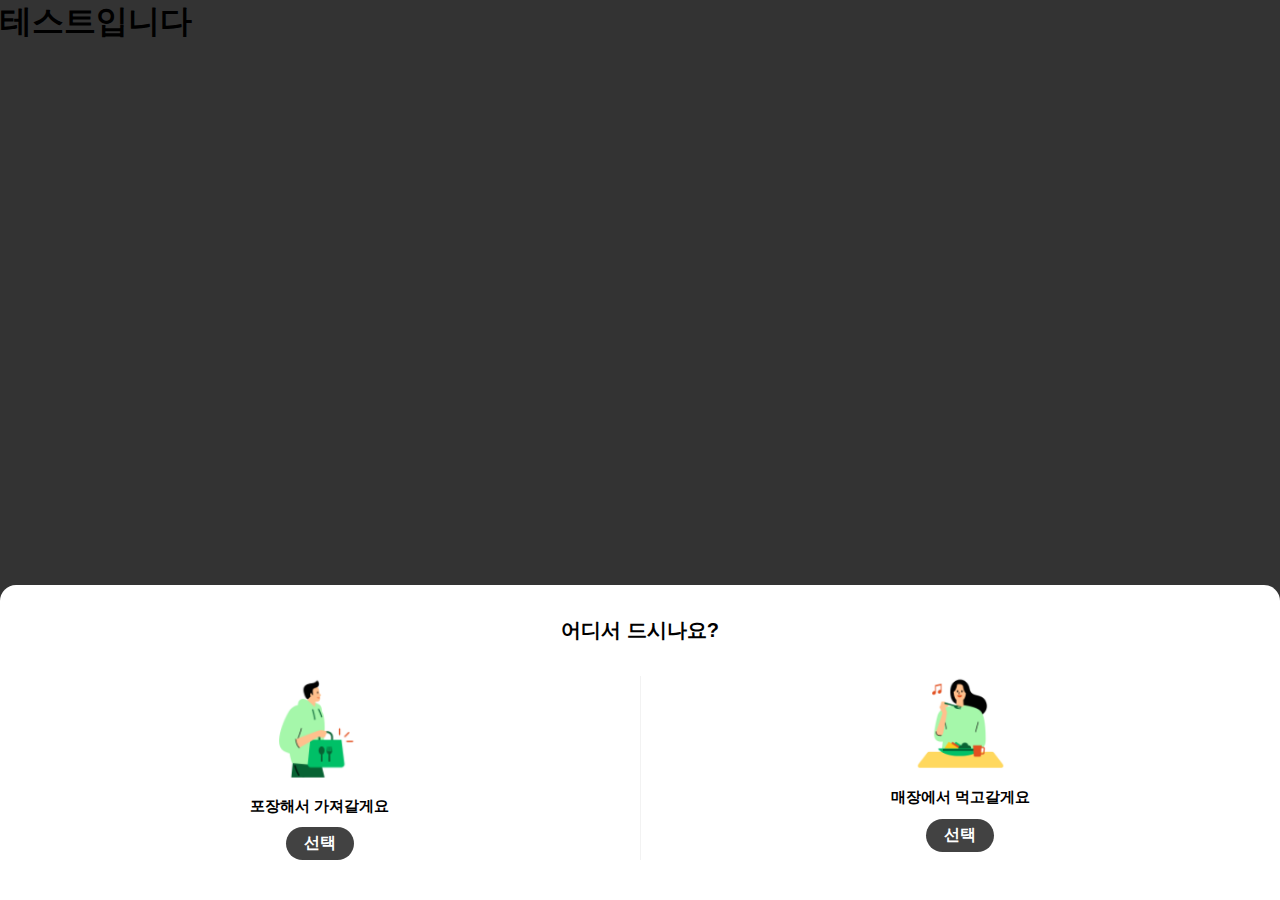
==== docs/index.html @ c135a75b "naver-ordering-dimmed-layer" ====
<!DOCTYPE html>
<html lang="en">
<head>
    <meta charset="UTF-8">
    <meta http-equiv="X-UA-Compatible" content="IE=edge">
    <meta name="viewport" content="width=device-width, initial-scale=1.0">
    <title>제로베이스 마크업</title>
    <link rel="stylesheet" href="../assets/css/styles.css">
</head>
<body>
    <h1>테스트입니다</h1>

    <div class="dimmed-layer"></div>
    <div class="order-type-popup">
        <p class="title">어디서 드시나요?</p>
        <div class="type-list">
            <a href="#" class="type-item">
                <img src="../assets/images/togo.PNG" alt="포장" class="icon">
                <p class="desc">포장해서 가져갈게요</p>
                <span class="btn-selection">선택</span>
            </a>
            <a href="#" class="type-item">
                <img src="../assets/images/dinein.PNG" alt="매장" class="icon">
                <p class="desc">매장에서 먹고갈게요</p>
                <span class="btn-selection">선택</span>
            </a>
        </div>
    </div>
</body>
</html>
---- assets/css/styles.css ----
body {
  min-width: 320px;
  line-height: normal;
  font-size: 14px;
  color: #000;
  scroll-behavior: smooth;
  -webkit-font-smoothing: antialiased;
  -moz-osx-font-smoothing: grayscale;
}

body,
input,
textarea,
select,
table,
button,
code {
  font-family: -apple-system, BlinkMacSystemFont, helvetica, Apple SD Gothic Neo, sans-serif;
  font-size: 16px;
}

*,
*::before,
*::after {
  box-sizing: border-box;
  margin: 0;
  padding: 0;
  -webkit-tap-highlight-color: rgba(0, 0, 0, 0);
}

.hidden,
[hidden] {
  display: none !important;
}

ul,
ol,
li {
  list-style: none;
}

a {
  color: inherit;
  cursor: pointer;
  text-decoration: none;
}

a:hover, a:focus {
  text-decoration: none;
}

button {
  border: 0;
  background-color: transparent;
  cursor: pointer;
}

button:disabled {
  cursor: not-allowed;
}

select,
input,
textarea,
button {
  -webkit-appearance: none;
}

input[type="number"] {
  -moz-appearance: textfield;
}

input:disabled {
  background-color: rgba(255, 255, 255, 0);
  cursor: not-allowed;
}

select {
  border: 0;
  background-color: transparent;
  cursor: pointer;
}

select::-ms-expand {
  display: none;
}

input,
textarea {
  font-size: inherit;
  border: 0;
}

input::placeholder,
textarea::placeholder {
  /* Chrome, Safari, Firefox */
  color: #444;
  opacity: 1;
}

input[readonly]::placeholder, input:disabled::placeholder,
textarea[readonly]::placeholder,
textarea:disabled::placeholder {
  /* Chrome, Safari, Firefox */
  color: rgba(0, 0, 0, 0.2);
  opacity: 1;
}

input[readonly]:-ms-input-placeholder, input:disabled:-ms-input-placeholder,
textarea[readonly]:-ms-input-placeholder,
textarea:disabled:-ms-input-placeholder {
  /* IE, Edge */
  color: rgba(0, 0, 0, 0.2);
  opacity: 1;
}

input::-ms-clear, input::-ms-reveal,
textarea::-ms-clear,
textarea::-ms-reveal {
  /* IE, Edge */
  display: none;
}

input::-webkit-inner-spin-button, input::-webkit-outer-spin-button,
textarea::-webkit-inner-spin-button,
textarea::-webkit-outer-spin-button {
  -webkit-appearance: none;
}

.screen-out {
  position: absolute;
  width: 0;
  height: 0;
  line-height: 0;
  overflow: hidden;
  text-indent: -9999px;
}

.dimmed-layer {
  position: fixed;
  top: 0;
  left: 0;
  right: 0;
  bottom: 0;
  background-color: rgba(0, 0, 0, 0.8);
  z-index: 9999;
}

.order-type-popup {
  position: fixed;
  bottom: 0;
  left: 0;
  right: 0;
  padding: 32px 0 40px;
  border-radius: 16px 16px 0 0;
  background-color: #fff;
  text-align: center;
  z-index: 10000;
}

.order-type-popup .title {
  font-size: 20px;
  font-weight: 700;
  color: #000;
}

.order-type-popup .type-list {
  display: flex;
  margin-top: 32px;
}

.order-type-popup .type-item {
  flex: 1;
}

.order-type-popup .type-item + .type-item {
  border-left: 1px solid #f2f2f2;
}

.order-type-popup .icon {
  width: 100px;
  height: auto;
}

.order-type-popup .desc {
  margin-top: 8px;
  font-size: 15px;
  line-height: 1.5;
  font-weight: 600;
  color: #000;
}

.order-type-popup .btn-selection {
  display: inline-block;
  margin-top: 10px;
  padding: 6px 18px;
  font-size: 16px;
  font-weight: 700;
  border-radius: 28px;
  background-color: #424242;
  color: #fff;
}
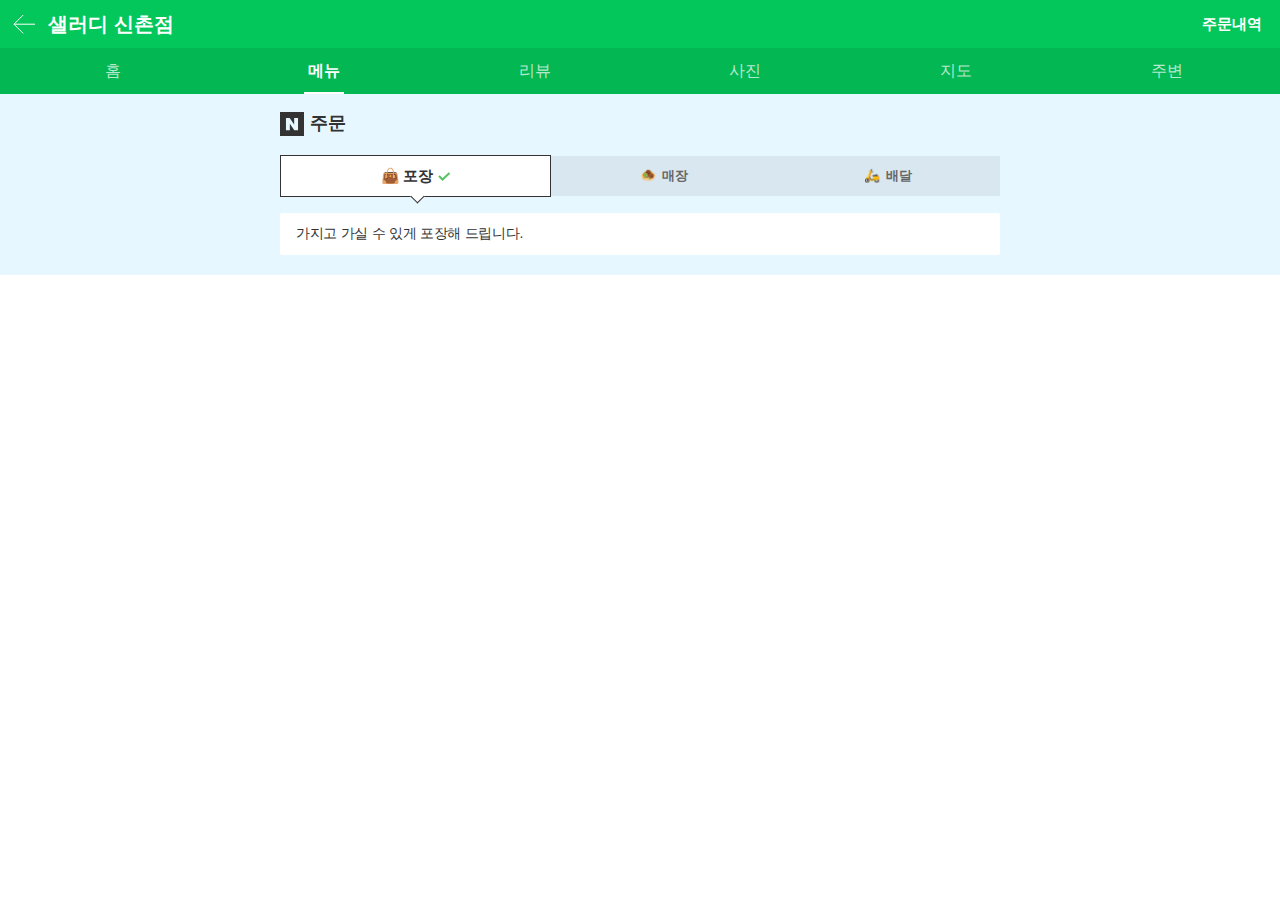
==== commit 7f4a4027: "main header, order distribution area" ====
--- a/docs/index.html
+++ b/docs/index.html
@@ -8,10 +8,71 @@
     <link rel="stylesheet" href="../assets/css/styles.css">
 </head>
 <body>
-    <h1>테스트입니다</h1>
+    <div class="container">
+        <!-- 고정헤더영역 -->
+        <header class="header-area">
+            <div class="place-header" role="banner">
+                <h1 class="title">
+                    <a href="#" class="link-back">
+                        <img src="../assets/images/ico-back.svg" alt="뒤로가기">
+                    </a>
+                    샐러디 신촌점    
+                </h1>
+                <a href="#" class="my-orders">주문내역</a>
+            </div>
+            <div class="place-tab scroll-x" role="tablist">
+                <div class="tab-inner">
+                    <a href="#" class="tab" role="tab"><span class="txt">홈</span></a>
+                    <a href="#" class="tab is-active" role="tab"><span class="txt">메뉴</span></a>
+                    <a href="#" class="tab" role="tab"><span class="txt">리뷰</span></a>
+                    <a href="#" class="tab" role="tab"><span class="txt">사진</span></a>
+                    <a href="#" class="tab" role="tab"><span class="txt">지도</span></a>
+                    <a href="#" class="tab" role="tab"><span class="txt">주변</span></a>
+                </div>
+            </div>
+        </header>
+        <!-- // 고정헤더영역 -->
 
-    <div class="dimmed-layer"></div>
-    <div class="order-type-popup">
+        <!-- 주문정보영역 -->
+        <div class="order-info-area">
+            <div class="common-inner">
+                <div class="info-main">
+                    <div class="info-main-title">
+                        <div class="title">
+                            <svg viewBox="0 0 18 18" class="ico-n-logo">
+                                <path fill-rule="evenodd" fill="currentColor" 
+                                d="M18 0v18H0V0h18zM7.255 4.582H4.473v9.054h2.915V8.79l3.357 4.846h2.782V4.582h-2.915v4.846L7.255 4.582z">
+                                </path>
+                            </svg>
+                            주문
+                        </div>
+                    </div>
+
+                    <!-- 주문분류 -->
+                    <div class="tab-switch-box" role="tablist">
+                        <a href="#" class="tab-switch is-active" role="tab">👜&nbsp;포장<img src="../assets/images/ico-check.svg" alt="" class="ico-check" aria-hidden="true"></a>
+                        <a href="#" class="tab-switch" role="tab">🧆&nbsp;&nbsp;매장<img src="../assets/images/ico-check.svg" alt="" class="ico-check" aria-hidden="true"></a>
+                        <a href="#" class="tab-switch" role="tab">🛵&nbsp;&nbsp;배달<img src="../assets/images/ico-check.svg" alt="" class="ico-check" aria-hidden="true"></a>
+                    </div>
+
+                    <div class="info-main-notice">
+                        가지고 가실 수 있게 포장해 드립니다.
+                    </div>
+
+                    <div class="info-main-notice alert hidden">
+                        <svg aria-hidden="true" class="ico-clock" viewBox="0 0 13 13" width="13" height="13" fill="none" xmlns="http://www.w3.org/2000/svg">
+                            <path fill="currentColor" d="M6.5 0a6.5 6.5 0 110 13 6.5 6.5 0 010-13zm0 1a5.5 5.5 0 100 11 5.5 5.5 0 000-11zm.492 1.137v4.157l2.792 2.674-.692.722-3.1-2.97V2.137h1z"></path>
+                        </svg>
+                        지금은 주문을 받을 수 없습니다.
+                    </div>
+                </div>
+            </div>
+        </div>
+        <!-- // 주문정보영역 -->
+    </div>
+
+    <div class="dimmed-layer hidden"></div>
+    <div class="order-type-popup hidden">
         <p class="title">어디서 드시나요?</p>
         <div class="type-list">
             <a href="#" class="type-item">
--- a/assets/css/styles.css
+++ b/assets/css/styles.css
@@ -136,6 +136,97 @@
   text-indent: -9999px;
 }
 
+.scroll-x {
+  overflow-x: auto;
+  overflow-y: hidden;
+  white-space: nowrap;
+  -webkit-overflow-scrolling: touch;
+  -ms-overflow-style: none;
+  scrollbar-width: none;
+}
+
+.scroll-x::-webkit-scrollbar {
+  display: none;
+}
+
+.header-area {
+  position: fixed;
+  top: 0;
+  left: 0;
+  width: 100%;
+  background-color: #03c75a;
+  color: #fff;
+  z-index: 5000;
+}
+
+.header-area .place-header {
+  display: flex;
+  justify-content: space-between;
+  align-items: center;
+  height: 48px;
+}
+
+.header-area .place-header .title {
+  display: flex;
+  align-items: center;
+  font-size: 20px;
+  font-weight: 600;
+}
+
+.header-area .place-header .link-back {
+  display: flex;
+}
+
+.header-area .place-header .my-orders {
+  padding-right: 18px;
+  font-size: 15px;
+  font-weight: 700;
+}
+
+.header-area .place-tab {
+  display: flex;
+  height: 46px;
+  background-color: #03b753;
+}
+
+.header-area .tab-inner {
+  display: flex;
+  justify-content: space-around;
+  align-items: center;
+  padding: 0 8px;
+  width: 100%;
+}
+
+.header-area .tab-inner .tab {
+  flex: 1;
+  padding: 0 12px;
+  font-size: 16px;
+  text-align: center;
+  opacity: 0.7;
+}
+
+.header-area .tab-inner .tab.is-active {
+  font-weight: 700;
+  opacity: 1;
+}
+
+.header-area .tab-inner .tab.is-active .txt::after {
+  content: '';
+  position: absolute;
+  bottom: 0;
+  left: 0;
+  right: 0;
+  height: 2px;
+  background-color: #fff;
+}
+
+.header-area .tab-inner .tab .txt {
+  position: relative;
+  display: inline-block;
+  padding: 0 4px;
+  line-height: 46px;
+}
+
 .dimmed-layer {
   position: fixed;
   top: 0;
@@ -200,3 +291,108 @@
   background-color: #424242;
   color: #fff;
 }
+
+.order-info-area {
+  padding: 10px 18px 20px;
+  border-bottom: 1px solid rbga(0, 0, 0, 0.04);
+  background-color: #e7f7ff;
+}
+
+.order-info-area .info-main-title {
+  line-height: 39px;
+}
+
+.order-info-area .title {
+  display: flex;
+  align-items: center;
+  font-size: 18px;
+  font-weight: 700;
+  letter-spacing: -0.3px;
+  color: #333;
+}
+
+.order-info-area .title .ico-n-logo {
+  margin-right: 6px;
+  width: 24px;
+  height: 24px;
+}
+
+.tab-switch-box {
+  display: flex;
+  align-items: center;
+  margin-top: 12px;
+}
+
+.tab-switch-box .tab-switch {
+  flex: 1;
+  background-color: rgba(0, 0, 0, 0.06);
+  line-height: 40px;
+  font-size: 13px;
+  font-weight: 700;
+  color: #666;
+  letter-spacing: -0.3px;
+  text-align: center;
+}
+
+.tab-switch-box .tab-switch.is-active {
+  position: relative;
+  flex-grow: 1.2;
+  border: 1px solid #333;
+  background-color: #fff;
+  font-size: 15px;
+  color: #333;
+  box-shadow: 0 2px 3px 0 rbga(0, 0, 0, 0.05);
+}
+
+.tab-switch-box .tab-switch.is-active::after {
+  content: '';
+  position: absolute;
+  bottom: -9px;
+  left: 50%;
+  width: 10px;
+  height: 10px;
+  border: 1px solid;
+  border-width: 0 1px 1px 0;
+  background-color: #fff;
+  transform: rotate(45deg) translateX(-50%);
+}
+
+.tab-switch-box .tab-switch.is-active .ico-check {
+  display: inline-block;
+  margin-left: 4px;
+  vertical-align: middle;
+}
+
+.tab-switch-box .ico-check {
+  display: none;
+}
+
+.info-main-notice {
+  display: flex;
+  align-items: center;
+  margin-top: 16px;
+  padding: 12px 16px;
+  background-color: #fff;
+  border-radius: 2px;
+  font-size: 14px;
+  letter-spacing: -0.3px;
+  color: #333;
+}
+
+.info-main-notice.alert {
+  color: #ff3d3b;
+  font-weight: 700;
+}
+
+.info-main-notice .ico-clock {
+  margin-right: 6px;
+}
+
+.container {
+  padding-top: 94px;
+}
+
+.common-inner {
+  margin: 0 auto;
+  max-width: 720px;
+}
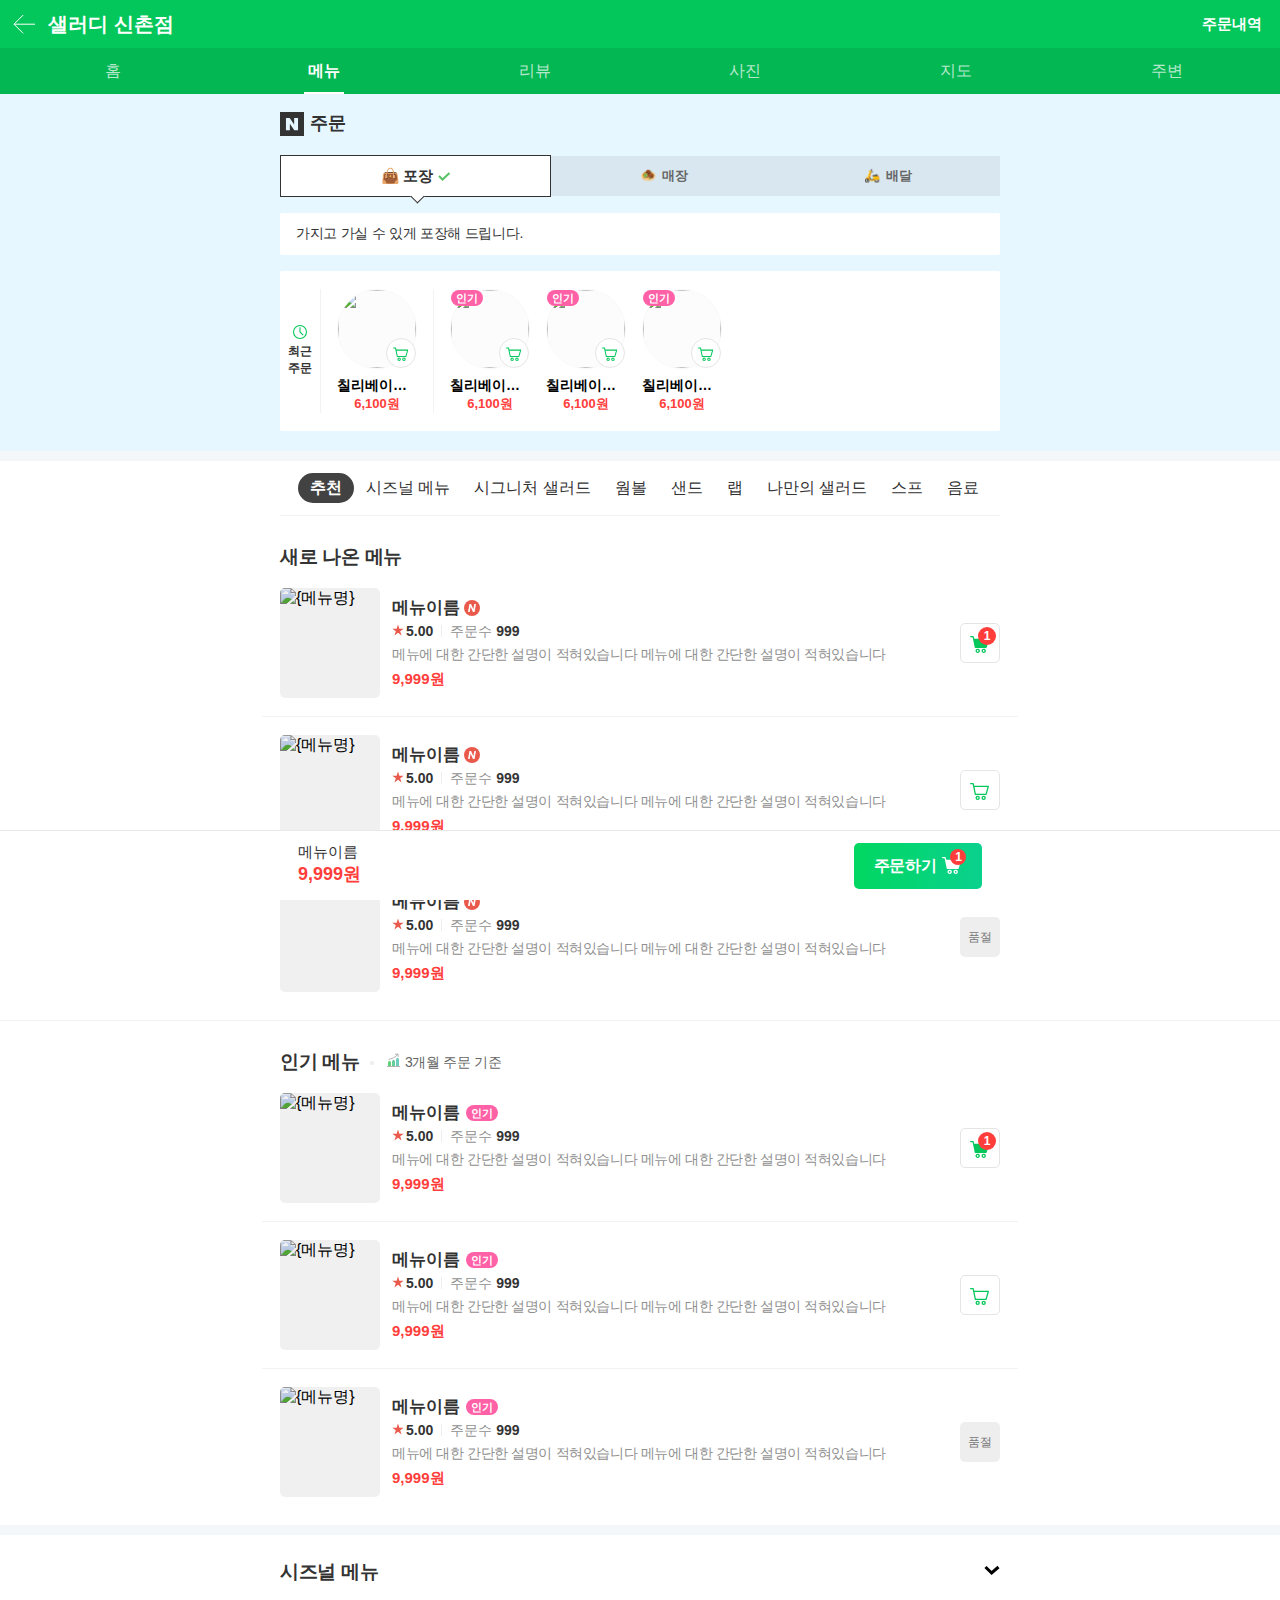
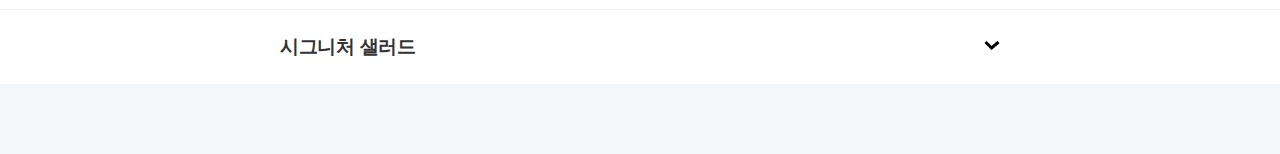
==== commit c8c22c5f: "order box area" ====
--- a/docs/index.html
+++ b/docs/index.html
@@ -65,10 +65,421 @@
                         </svg>
                         지금은 주문을 받을 수 없습니다.
                     </div>
+
+                    <!-- 최근 주문 내역 -->
+                    <div class="recent-order-area">
+                        <div class="recent-title">
+                            <img src="../assets/images/ico-clock.svg" alt="" class="ico-clock">최근<br>주문
+                        </div>
+                        <div class="recent-menu-area scroll-x">
+                            <ul class="recent-menu-list">
+                                <li class="recent-menu-item is-ordered">
+                                    <div class="menu-img-area">
+                                        <img class="menu-img" src="https://via.placeholder.com/80" alt="">
+                                    <span class="badge-cart">
+                                        <img src="../assets/images/ico-cart.svg" alt="" class="ico-cart">
+                                    </span>
+                                    </div>
+                                    <p class="menu-name">칠리베이컨 웜볼</p>
+                                    <p class="menu-price">6,100원</p>
+                                </li>
+
+                                <li class="recent-menu-item">
+                                    <div class="menu-img-area">
+                                        <span class="badge-popular">인기</span>
+                                        <img class="menu-img" src="https://via.placeholder.com/80" alt="">
+                                    <span class="badge-cart">
+                                        <img src="../assets/images/ico-cart.svg" alt="" class="ico-cart">
+                                    </span>
+                                    </div>
+                                    <p class="menu-name">칠리베이컨 웜볼</p>
+                                    <p class="menu-price">6,100원</p>
+                                </li>
+
+                                <li class="recent-menu-item">
+                                    <div class="menu-img-area">
+                                        <span class="badge-popular">인기</span>
+                                        <img class="menu-img" src="https://via.placeholder.com/80" alt="">
+                                    <span class="badge-cart">
+                                        <img src="../assets/images/ico-cart.svg" alt="" class="ico-cart">
+                                    </span>
+                                    </div>
+                                    <p class="menu-name">칠리베이컨 웜볼</p>
+                                    <p class="menu-price">6,100원</p>
+                                </li>
+                                <li class="recent-menu-item">
+                                    <div class="menu-img-area">
+                                        <span class="badge-popular">인기</span>
+                                        <img class="menu-img" src="https://via.placeholder.com/80" alt="">
+                                    <span class="badge-cart">
+                                        <img src="../assets/images/ico-cart.svg" alt="" class="ico-cart">
+                                    </span>
+                                    </div>
+                                    <p class="menu-name">칠리베이컨 웜볼</p>
+                                    <p class="menu-price">6,100원</p>
+                                </li>
+                            </ul>
+                        </div>
+                    </div>
                 </div>
             </div>
         </div>
         <!-- // 주문정보영역 -->
+
+        <!-- 메뉴카테고리영역 -->
+        <div class="menu-category-area ">
+            <div class="common-inner">
+                <ul class="category-list scroll-x">
+                    <li class="category-item"><a href="#" class="category-tab is-active">추천</a></li>
+                    <li class="category-item"><a href="#" class="category-tab">시즈널 메뉴</a></li>
+                    <li class="category-item"><a href="#" class="category-tab">시그니처 샐러드</a></li>
+                    <li class="category-item"><a href="#" class="category-tab">웜볼</a></li>
+                    <li class="category-item"><a href="#" class="category-tab">샌드</a></li>
+                    <li class="category-item"><a href="#" class="category-tab">랩</a></li>
+                    <li class="category-item"><a href="#" class="category-tab">나만의 샐러드</a></li>
+                    <li class="category-item"><a href="#" class="category-tab">스프</a></li>
+                    <li class="category-item"><a href="#" class="category-tab">음료</a></li>
+                    <li class="category-item"><a href="#" class="category-tab">드레싱 추가</a></li>
+                </ul>
+            </div>
+        </div>
+        <!-- // 메뉴카테고리영역 -->
+        
+        <!-- 메뉴리스트영역 -->
+        <div class="menu-list-area new">
+            <div class="common-inner">
+                <div class="menu-category">
+                    <p class="title">새로 나온 메뉴</p>
+                </div>
+                <ul class="menu-list">
+                    <li class="menu-item">
+                        <a href="./detail.html" class="menu-detail">
+                            <div class="menu-img-area">
+                                <img src="https://via.placeholder.com/100x110/ffffff/0000000" alt="{메뉴명}" class="menu-img" width="100" height="110">
+                            </div>
+                            <div class="menu-info-area">
+                                <p class="menu-name-group">
+                                    <span class="menu-name">메뉴이름</span>
+                                    <img src="../assets/images/ico-new.svg" alt="new" class="ico-new">
+                                </p>
+                                <div class="menu-info-group">
+                                    <span class="menu-grade"><img class="ico-star" src="../assets/images/ico-star.svg" alt="">5.00</span>
+                                    <span class="menu-number-of-order">주문수<em>999</em></span>
+                                </div>
+                                <p class="menu-desc">메뉴에 대한 간단한 설명이 적혀있습니다 메뉴에 대한 간단한 설명이 적혀있습니다 </p>
+                                <p class="menu-price">9,999원</p>
+                            </div>
+                        </a>
+                        <a href="#" class="btn-cart">
+                            <img class="ico-cart" src="../assets/images/ico-cart-fill-green.svg" alt="주문하기">
+                            <span class="num">1</span>
+                        </a>
+                    </li>
+                    <li class="menu-item">
+                        <a href="./detail.html" class="menu-detail">
+                            <div class="menu-img-area">
+                                <img src="https://via.placeholder.com/100x110/ffffff/0000000" alt="{메뉴명}" class="menu-img" width="100" height="110">
+                            </div>
+                            <div class="menu-info-area">
+                                <p class="menu-name-group">
+                                    <span class="menu-name">메뉴이름</span>
+                                    <img src="../assets/images/ico-new.svg" alt="new" class="ico-new">
+                                </p>
+                                <div class="menu-info-group">
+                                    <span class="menu-grade"><img class="ico-star" src="../assets/images/ico-star.svg" alt="">5.00</span>
+                                    <span class="menu-number-of-order">주문수<em>999</em></span>
+                                </div>
+                                <p class="menu-desc">메뉴에 대한 간단한 설명이 적혀있습니다 메뉴에 대한 간단한 설명이 적혀있습니다 </p>
+                                <p class="menu-price">9,999원</p>
+                            </div>
+                        </a>
+                        <a href="#" class="btn-cart">
+                            <img class="ico-cart" src="../assets/images/ico-cart.svg" alt="주문하기">
+                        </a>
+                    </li>
+                    <li class="menu-item">
+                        <a href="./detail.html" class="menu-detail">
+                            <div class="menu-img-area">
+                                <img src="https://via.placeholder.com/100x110/ffffff/0000000" alt="{메뉴명}" class="menu-img" width="100" height="110">
+                            </div>
+                            <div class="menu-info-area">
+                                <p class="menu-name-group">
+                                    <span class="menu-name">메뉴이름</span>
+                                    <img src="../assets/images/ico-new.svg" alt="new" class="ico-new">
+                                </p>
+                                <div class="menu-info-group">
+                                    <span class="menu-grade"><img class="ico-star" src="../assets/images/ico-star.svg" alt="">5.00</span>
+                                    <span class="menu-number-of-order">주문수<em>999</em></span>
+                                </div>
+                                <p class="menu-desc">메뉴에 대한 간단한 설명이 적혀있습니다 메뉴에 대한 간단한 설명이 적혀있습니다 </p>
+                                <p class="menu-price">9,999원</p>
+                            </div>
+                        </a>
+                        <a href="#" class="btn-cart disabled">
+                            품절
+                        </a>
+                    </li>
+                </ul>
+            </div>
+        </div>
+
+        <div class="menu-list-area popular">
+            <div class="common-inner">
+                <div class="menu-category">
+                    <div class="title-area">
+                        <p class="title">인기 메뉴</p>
+                        <div class="period">
+                            <img src="../assets/images/ico-period.svg" alt="">
+                            3개월 주문 기준
+                        </div>
+                    </div>
+                </div>
+                <ul class="menu-list">
+                    <li class="menu-item">
+                        <a href="./detail.html" class="menu-detail">
+                            <div class="menu-img-area">
+                                <img src="https://via.placeholder.com/100x110/ffffff/0000000" alt="{메뉴명}" class="menu-img" width="100" height="110">
+                            </div>
+                            <div class="menu-info-area">
+                                <p class="menu-name-group">
+                                    <span class="menu-name">메뉴이름</span>
+                                    <span class="badge-popular">인기</span>
+                                </p>
+                                <div class="menu-info-group">
+                                    <span class="menu-grade"><img class="ico-star" src="../assets/images/ico-star.svg" alt="">5.00</span>
+                                    <span class="menu-number-of-order">주문수<em>999</em></span>
+                                </div>
+                                <p class="menu-desc">메뉴에 대한 간단한 설명이 적혀있습니다 메뉴에 대한 간단한 설명이 적혀있습니다 </p>
+                                <p class="menu-price">9,999원</p>
+                            </div>
+                        </a>
+                        <a href="#" class="btn-cart">
+                            <img class="ico-cart" src="../assets/images/ico-cart-fill-green.svg" alt="주문하기">
+                            <span class="num">1</span>
+                        </a>
+                    </li>
+                    <li class="menu-item">
+                        <a href="./detail.html" class="menu-detail">
+                            <div class="menu-img-area">
+                                <img src="https://via.placeholder.com/100x110/ffffff/0000000" alt="{메뉴명}" class="menu-img" width="100" height="110">
+                            </div>
+                            <div class="menu-info-area">
+                                <p class="menu-name-group">
+                                    <span class="menu-name">메뉴이름</span>
+                                    <span class="badge-popular">인기</span>
+                                </p>
+                                <div class="menu-info-group">
+                                    <span class="menu-grade"><img class="ico-star" src="../assets/images/ico-star.svg" alt="">5.00</span>
+                                    <span class="menu-number-of-order">주문수<em>999</em></span>
+                                </div>
+                                <p class="menu-desc">메뉴에 대한 간단한 설명이 적혀있습니다 메뉴에 대한 간단한 설명이 적혀있습니다 </p>
+                                <p class="menu-price">9,999원</p>
+                            </div>
+                        </a>
+                        <a href="#" class="btn-cart">
+                            <img class="ico-cart" src="../assets/images/ico-cart.svg" alt="주문하기">
+                        </a>
+                    </li>
+                    <li class="menu-item">
+                        <a href="./detail.html" class="menu-detail">
+                            <div class="menu-img-area">
+                                <img src="https://via.placeholder.com/100x110/ffffff/0000000" alt="{메뉴명}" class="menu-img" width="100" height="110">
+                            </div>
+                            <div class="menu-info-area">
+                                <p class="menu-name-group">
+                                    <span class="menu-name">메뉴이름</span>
+                                    <span class="badge-popular">인기</span>
+                                </p>
+                                <div class="menu-info-group">
+                                    <span class="menu-grade"><img class="ico-star" src="../assets/images/ico-star.svg" alt="">5.00</span>
+                                    <span class="menu-number-of-order">주문수<em>999</em></span>
+                                </div>
+                                <p class="menu-desc">메뉴에 대한 간단한 설명이 적혀있습니다 메뉴에 대한 간단한 설명이 적혀있습니다 </p>
+                                <p class="menu-price">9,999원</p>
+                            </div>
+                        </a>
+                        <a href="#" class="btn-cart disabled">
+                            품절
+                        </a>
+                    </li>
+                </ul>
+            </div>
+        </div>
+
+        <div class="menu-list-area is-closed">
+            <div class="common-inner">
+                <div class="menu-category">
+                    <p class="title">시즈널 메뉴</p>
+                    <button class="btn-toggle"><img class="ico-arrow" src="../assets/images/ico-arrow.svg" alt=""></button>
+                </div>
+                <ul class="menu-list">
+                    <li class="menu-item">
+                        <a href="./detail.html" class="menu-detail">
+                            <div class="menu-img-area">
+                                <img src="https://via.placeholder.com/100x110/ffffff/0000000" alt="{메뉴명}" class="menu-img" width="100" height="110">
+                            </div>
+                            <div class="menu-info-area">
+                                <p class="menu-name-group">
+                                    <span class="menu-name">메뉴이름</span>
+                                    <span class="badge-popular">인기</span>
+                                </p>
+                                <div class="menu-info-group">
+                                    <span class="menu-grade"><img class="ico-star" src="../assets/images/ico-star.svg" alt="">5.00</span>
+                                    <span class="menu-number-of-order">주문수<em>999</em></span>
+                                </div>
+                                <p class="menu-desc">메뉴에 대한 간단한 설명이 적혀있습니다 메뉴에 대한 간단한 설명이 적혀있습니다 </p>
+                                <p class="menu-price">9,999원</p>
+                            </div>
+                        </a>
+                        <a href="#" class="btn-cart">
+                            <img class="ico-cart" src="../assets/images/ico-cart-fill-green.svg" alt="주문하기">
+                            <span class="num">1</span>
+                        </a>
+                    </li>
+                    <li class="menu-item">
+                        <a href="./detail.html" class="menu-detail">
+                            <div class="menu-img-area">
+                                <img src="https://via.placeholder.com/100x110/ffffff/0000000" alt="{메뉴명}" class="menu-img" width="100" height="110">
+                            </div>
+                            <div class="menu-info-area">
+                                <p class="menu-name-group">
+                                    <span class="menu-name">메뉴이름</span>
+                                    <span class="badge-popular">인기</span>
+                                </p>
+                                <div class="menu-info-group">
+                                    <span class="menu-grade"><img class="ico-star" src="../assets/images/ico-star.svg" alt="">5.00</span>
+                                    <span class="menu-number-of-order">주문수<em>999</em></span>
+                                </div>
+                                <p class="menu-desc">메뉴에 대한 간단한 설명이 적혀있습니다 메뉴에 대한 간단한 설명이 적혀있습니다 </p>
+                                <p class="menu-price">9,999원</p>
+                            </div>
+                        </a>
+                        <a href="#" class="btn-cart">
+                            <img class="ico-cart" src="../assets/images/ico-cart.svg" alt="주문하기">
+                        </a>
+                    </li>
+                    <li class="menu-item">
+                        <a href="./detail.html" class="menu-detail">
+                            <div class="menu-img-area">
+                                <img src="https://via.placeholder.com/100x110/ffffff/0000000" alt="{메뉴명}" class="menu-img" width="100" height="110">
+                            </div>
+                            <div class="menu-info-area">
+                                <p class="menu-name-group">
+                                    <span class="menu-name">메뉴이름</span>
+                                    <span class="badge-popular">인기</span>
+                                </p>
+                                <div class="menu-info-group">
+                                    <span class="menu-grade"><img class="ico-star" src="../assets/images/ico-star.svg" alt="">5.00</span>
+                                    <span class="menu-number-of-order">주문수<em>999</em></span>
+                                </div>
+                                <p class="menu-desc">메뉴에 대한 간단한 설명이 적혀있습니다 메뉴에 대한 간단한 설명이 적혀있습니다 </p>
+                                <p class="menu-price">9,999원</p>
+                            </div>
+                        </a>
+                        <a href="#" class="btn-cart disabled">
+                            품절
+                        </a>
+                    </li>
+                </ul>
+            </div>
+        </div>
+
+        <div class="menu-list-area is-closed">
+            <div class="common-inner">
+                <div class="menu-category">
+                    <p class="title">시그니처 샐러드</p>
+                    <button class="btn-toggle"><img class="ico-arrow" src="../assets/images/ico-arrow.svg" alt=""></button>
+                </div>
+                <ul class="menu-list">
+                    <li class="menu-item">
+                        <a href="./detail.html" class="menu-detail">
+                            <div class="menu-img-area">
+                                <img src="https://via.placeholder.com/100x110/ffffff/0000000" alt="{메뉴명}" class="menu-img" width="100" height="110">
+                            </div>
+                            <div class="menu-info-area">
+                                <p class="menu-name-group">
+                                    <span class="menu-name">메뉴이름</span>
+                                    <span class="badge-popular">인기</span>
+                                </p>
+                                <div class="menu-info-group">
+                                    <span class="menu-grade"><img class="ico-star" src="../assets/images/ico-star.svg" alt="">5.00</span>
+                                    <span class="menu-number-of-order">주문수<em>999</em></span>
+                                </div>
+                                <p class="menu-desc">메뉴에 대한 간단한 설명이 적혀있습니다 메뉴에 대한 간단한 설명이 적혀있습니다 </p>
+                                <p class="menu-price">9,999원</p>
+                            </div>
+                        </a>
+                        <a href="#" class="btn-cart">
+                            <img class="ico-cart" src="../assets/images/ico-cart-fill-green.svg" alt="주문하기">
+                            <span class="num">1</span>
+                        </a>
+                    </li>
+                    <li class="menu-item">
+                        <a href="./detail.html" class="menu-detail">
+                            <div class="menu-img-area">
+                                <img src="https://via.placeholder.com/100x110/ffffff/0000000" alt="{메뉴명}" class="menu-img" width="100" height="110">
+                            </div>
+                            <div class="menu-info-area">
+                                <p class="menu-name-group">
+                                    <span class="menu-name">메뉴이름</span>
+                                    <span class="badge-popular">인기</span>
+                                </p>
+                                <div class="menu-info-group">
+                                    <span class="menu-grade"><img class="ico-star" src="../assets/images/ico-star.svg" alt="">5.00</span>
+                                    <span class="menu-number-of-order">주문수<em>999</em></span>
+                                </div>
+                                <p class="menu-desc">메뉴에 대한 간단한 설명이 적혀있습니다 메뉴에 대한 간단한 설명이 적혀있습니다 </p>
+                                <p class="menu-price">9,999원</p>
+                            </div>
+                        </a>
+                        <a href="#" class="btn-cart">
+                            <img class="ico-cart" src="../assets/images/ico-cart.svg" alt="주문하기">
+                        </a>
+                    </li>
+                    <li class="menu-item">
+                        <a href="./detail.html" class="menu-detail">
+                            <div class="menu-img-area">
+                                <img src="https://via.placeholder.com/100x110/ffffff/0000000" alt="{메뉴명}" class="menu-img" width="100" height="110">
+                            </div>
+                            <div class="menu-info-area">
+                                <p class="menu-name-group">
+                                    <span class="menu-name">메뉴이름</span>
+                                    <span class="badge-popular">인기</span>
+                                </p>
+                                <div class="menu-info-group">
+                                    <span class="menu-grade"><img class="ico-star" src="../assets/images/ico-star.svg" alt="">5.00</span>
+                                    <span class="menu-number-of-order">주문수<em>999</em></span>
+                                </div>
+                                <p class="menu-desc">메뉴에 대한 간단한 설명이 적혀있습니다 메뉴에 대한 간단한 설명이 적혀있습니다 </p>
+                                <p class="menu-price">9,999원</p>
+                            </div>
+                        </a>
+                        <a href="#" class="btn-cart disabled">
+                            품절
+                        </a>
+                    </li>
+                </ul>
+            </div>
+        </div>
+        <!-- // 메뉴리스트영역 -->
+
+        <!-- 담은메뉴영역 -->
+        <div class="order-box-area">
+            <div class="common-inner">
+                <div>
+                    <p class="menu-name">메뉴이름</p>
+                    <p class="menu-price">9,999원</p>
+                </div>
+                <a href="./order.html" class="btn-order">
+                    <span class="txt">주문하기</span>
+                    <span class="icon">
+                        <img src="../assets/images/ico-cart-fill.svg" alt="" aria-hidden="true" class="ico-cart">
+                        <span class="num">1</span>
+                    </span>
+                </a>
+            </div>
+        </div>
+        <!-- // 담은메뉴영역 -->
     </div>
 
     <div class="dimmed-layer hidden"></div>
--- a/assets/css/styles.css
+++ b/assets/css/styles.css
@@ -388,11 +388,498 @@
   margin-right: 6px;
 }
 
+.recent-order-area {
+  display: flex;
+  margin-top: 16px;
+  padding: 18px 0;
+  border-radius: 2px;
+  background-color: #fff;
+}
+
+.recent-order-area .recent-title {
+  display: flex;
+  flex-direction: column;
+  justify-content: center;
+  align-items: center;
+  flex-shrink: 0;
+  padding: 8px;
+  border-right: 1px solid #f2f2f2;
+  line-height: 1.42;
+  font-size: 12px;
+  font-weight: 700;
+  color: #333;
+}
+
+.recent-order-area .recent-title .ico-clock {
+  margin-bottom: 4px;
+  width: 14px;
+}
+
+.recent-order-area .recent-menu-list {
+  display: flex;
+}
+
+.recent-order-area .recent-menu-item {
+  box-sizing: content-box;
+  padding-left: 16px;
+  width: 80px;
+  text-align: center;
+}
+
+.recent-order-area .recent-menu-item.is-ordered {
+  padding-right: 16px;
+  border-right: 1px solid #f2f2f2;
+}
+
+.recent-order-area .recent-menu-item:last-child {
+  padding-right: 18px;
+}
+
+.recent-order-area .menu-img-area {
+  position: relative;
+  width: 80px;
+  height: 80px;
+  border: 1px solid #f9f9f9;
+  border-radius: 100%;
+  background-color: rgba(0, 0, 0, 0.01);
+}
+
+.recent-order-area .badge-popular {
+  position: absolute;
+  top: 0;
+  left: 0;
+  padding: 0 5px;
+  border-radius: 10px;
+  line-height: 16px;
+  font-size: 11px;
+  font-weight: 700;
+  background-color: #ff61a7;
+  color: #fff;
+}
+
+.recent-order-area .menu-img {
+  width: 100%;
+  height: 100%;
+  border-radius: 100%;
+}
+
+.recent-order-area .badge-cart {
+  position: absolute;
+  bottom: 0;
+  right: 0;
+  display: flex;
+  padding: 6px;
+  border: 1px solid #e5e5e5;
+  border-radius: 100%;
+  background-color: #fff;
+}
+
+.recent-order-area .ico-cart {
+  width: 16px;
+  height: 16px;
+}
+
+.recent-order-area .menu-name {
+  margin-top: 8px;
+  font-weight: 600;
+  font-size: 14px;
+  text-overflow: ellipsis;
+  white-space: nowrap;
+  overflow: hidden;
+}
+
+.recent-order-area .menu-price {
+  font-size: 13px;
+  font-weight: 700;
+  color: #ff3d3b;
+}
+
+.menu-category-area {
+  position: sticky;
+  top: 94px;
+  margin-top: 10px;
+  background-color: #fff;
+  z-index: 5500;
+}
+
+.menu-category-area .common-inner {
+  border-bottom: 1px solid #f2f2f2;
+  position: relative;
+}
+
+.menu-category-area .common-inner::before {
+  content: '';
+  position: absolute;
+  top: 0;
+  left: 0;
+  width: 18px;
+  height: 100%;
+  background-image: linear-gradient(to right, #fff 35%, rgba(255, 255, 255, 0));
+  pointer-events: none;
+  z-index: 1;
+}
+
+.menu-category-area .common-inner::after {
+  content: '';
+  position: absolute;
+  top: 0;
+  right: 0;
+  width: 18px;
+  height: 100%;
+  background-image: linear-gradient(to right, rgba(255, 255, 255, 0), #fff 65%);
+  pointer-events: none;
+  z-index: 1;
+}
+
+.menu-category-area .category-list {
+  display: flex;
+  align-items: center;
+  height: 54px;
+}
+
+.menu-category-area .category-item:first-child {
+  padding-left: 18px;
+}
+
+.menu-category-area .category-item:last-child {
+  padding-right: 18px;
+}
+
+.menu-category-area .category-tab {
+  display: flex;
+  align-items: center;
+  padding: 0 12px;
+  font-size: 16px;
+  height: 30px;
+  border-radius: 15px;
+  color: #333;
+}
+
+.menu-category-area .category-tab.is-active {
+  background-color: #424242;
+  color: #fff;
+  font-weight: 700;
+}
+
+.menu-list-area {
+  padding: 28px 18px 10px;
+  background-color: #fff;
+}
+
+.menu-list-area:not(.new):not(.popular) {
+  margin-top: 10px;
+}
+
+.menu-list-area.new {
+  border-bottom: 1px solid #f2f2f2;
+}
+
+.menu-list-area.is-closed {
+  padding: 24px 18px;
+}
+
+.menu-list-area.is-closed + .is-closed {
+  margin-top: 0;
+  border-top: 1px solid #f2f2f2;
+}
+
+.menu-list-area.is-closed .ico-arrow {
+  transform: rotate(180deg);
+}
+
+.menu-list-area.is-closed .menu-list {
+  display: none;
+}
+
+.menu-list-area .menu-category {
+  display: flex;
+  justify-content: space-between;
+  align-items: center;
+}
+
+.menu-list-area .title-area {
+  display: flex;
+  align-items: center;
+}
+
+.menu-list-area .title {
+  font-size: 19px;
+  font-weight: 700;
+  color: #333;
+  letter-spacing: -0.3px;
+}
+
+.menu-list-area .period {
+  font-size: 14px;
+  letter-spacing: -0.3px;
+  color: #666;
+}
+
+.menu-list-area .period::before {
+  content: '';
+  display: inline-block;
+  margin: 0 10px;
+  width: 4px;
+  height: 4px;
+  border-radius: 100%;
+  background-color: #ededed;
+  vertical-align: middle;
+}
+
+.menu-item {
+  display: flex;
+  align-items: center;
+  padding: 18px;
+  margin: 0 -18px;
+}
+
+.menu-item:not(:last-child) {
+  border-bottom: 1px solid #f2f2f2;
+}
+
+.menu-item .menu-detail {
+  display: flex;
+  align-items: center;
+  flex: 1;
+}
+
+.menu-item .menu-img-area {
+  width: 100px;
+  height: 110px;
+  position: relative;
+  flex-shrink: 0;
+  margin-right: 12px;
+  border-radius: 5px;
+  overflow: hidden;
+}
+
+.menu-item .menu-img-area:not(.no-img)::after {
+  content: '';
+  position: absolute;
+  top: 0;
+  bottom: 0;
+  left: 0;
+  right: 0;
+  background-color: rgba(0, 0, 0, 0.06);
+}
+
+.menu-item .menu-img-area .menu-img {
+  display: block;
+}
+
+.menu-item .menu-desc {
+  margin-top: 4px;
+  letter-spacing: -0.4px;
+  color: #8f8f8f;
+  font-size: 14px;
+  line-height: 19px;
+  max-height: 38px;
+  overflow: hidden;
+  display: -webkit-box;
+  -webkit-line-clamp: 2;
+  -webkit-box-orient: vertical;
+  /* autoprefixer: off */
+}
+
+.menu-item .menu-price {
+  margin-top: 4px;
+  line-height: 1.4;
+  font-size: 15px;
+  font-weight: 700;
+  color: #ff3d3b;
+}
+
+.menu-item .btn-cart {
+  position: relative;
+  display: flex;
+  justify-content: center;
+  align-items: center;
+  margin-left: 16px;
+  width: 40px;
+  height: 40px;
+  border-radius: 5px;
+  border: 1px solid #e5e5e5;
+}
+
+.menu-item .btn-cart .ico-cart {
+  width: 20px;
+  height: 20px;
+}
+
+.menu-item .btn-cart .num {
+  position: absolute;
+  top: 3px;
+  right: 3px;
+  width: 18px;
+  height: 18px;
+  line-height: 18px;
+  border-radius: 50%;
+  background-color: #ff3d3b;
+  font-size: 12px;
+  font-weight: 700;
+  color: #fff;
+  text-align: center;
+}
+
+.menu-item .btn-cart.disabled {
+  font-size: 12px;
+  border: 0;
+  background-color: #eee;
+  color: #777;
+  cursor: not-allowed;
+  pointer-events: none;
+}
+
+.menu-name-group {
+  display: flex;
+  align-items: center;
+}
+
+.menu-name-group .menu-name {
+  font-size: 17px;
+  line-height: 22px;
+  font-weight: 700;
+  color: #333;
+}
+
+.menu-name-group .ico-new {
+  margin-left: 4px;
+}
+
+.menu-name-group .badge-popular {
+  margin-left: 6px;
+}
+
+.menu-info-group {
+  display: flex;
+  flex-shrink: 0;
+  margin-top: 4px;
+  font-size: 14px;
+}
+
+.menu-info-group .menu-grade {
+  flex-shrink: 0;
+  font-weight: 700;
+  color: #333;
+}
+
+.menu-info-group .menu-grade .ico-star {
+  margin-right: 2px;
+}
+
+.menu-info-group .menu-grade + .menu-number-of-order::before {
+  content: '';
+  display: inline-block;
+  width: 1px;
+  height: 12px;
+  margin: 0 8px;
+  background-color: #ededed;
+  transform: translateY(1px);
+}
+
+.menu-info-group .menu-number-of-order {
+  flex-shrink: 0;
+  color: #8f8f8f;
+}
+
+.menu-info-group .menu-number-of-order em {
+  margin-left: 4px;
+  font-style: normal;
+  font-weight: 700;
+  color: #333;
+}
+
+.order-box-area {
+  position: fixed;
+  bottom: 0;
+  left: 0;
+  right: 0;
+  height: 70px;
+  border-top: 1px solid #e8e8e8;
+  box-shadow: 0 0 6px 4px rbga(0, 0, 0, 0.03);
+  background-color: #fff;
+  z-index: 9100;
+}
+
+.order-box-area .common-inner {
+  display: flex;
+  justify-content: space-between;
+  padding: 12px 18px;
+}
+
+.order-box-area .menu-name {
+  font-size: 15px;
+  color: #333;
+  text-overflow: ellipsis;
+  white-space: nowrap;
+  overflow: hidden;
+}
+
+.order-box-area .menu-price {
+  font-size: 18px;
+  font-weight: 700;
+  color: #ff3d3b;
+  text-overflow: ellipsis;
+  white-space: nowrap;
+  overflow: hidden;
+}
+
+.order-box-area .btn-order {
+  display: flex;
+  justify-content: center;
+  align-items: center;
+  width: 128px;
+  height: 46px;
+  border-radius: 5px;
+  background-image: linear-gradient(to right, #01d760, #0ad18e);
+  font-weight: 700;
+  letter-spacing: -0.3px;
+  color: #fff;
+}
+
+.order-box-area .icon {
+  position: relative;
+  margin-left: 6px;
+}
+
+.order-box-area .ico-cart {
+  width: 20px;
+  height: 20px;
+}
+
+.order-box-area .num {
+  position: absolute;
+  top: -5px;
+  right: -4px;
+  width: 16px;
+  height: 16px;
+  line-height: 16px;
+  border-radius: 50%;
+  background-color: #ff3d3b;
+  font-size: 12px;
+  font-weight: 700;
+  color: #fff;
+  text-align: center;
+}
+
 .container {
   padding-top: 94px;
+  padding-bottom: 70px;
+  background-color: #f4f7f9;
 }
 
 .common-inner {
   margin: 0 auto;
   max-width: 720px;
 }
+
+.badge-popular {
+  display: inline-block;
+  padding: 0 5px;
+  border-radius: 10px;
+  font-size: 11px;
+  line-height: 16px;
+  font-weight: 700;
+  background-color: #ff61a7;
+  color: #fff;
+}
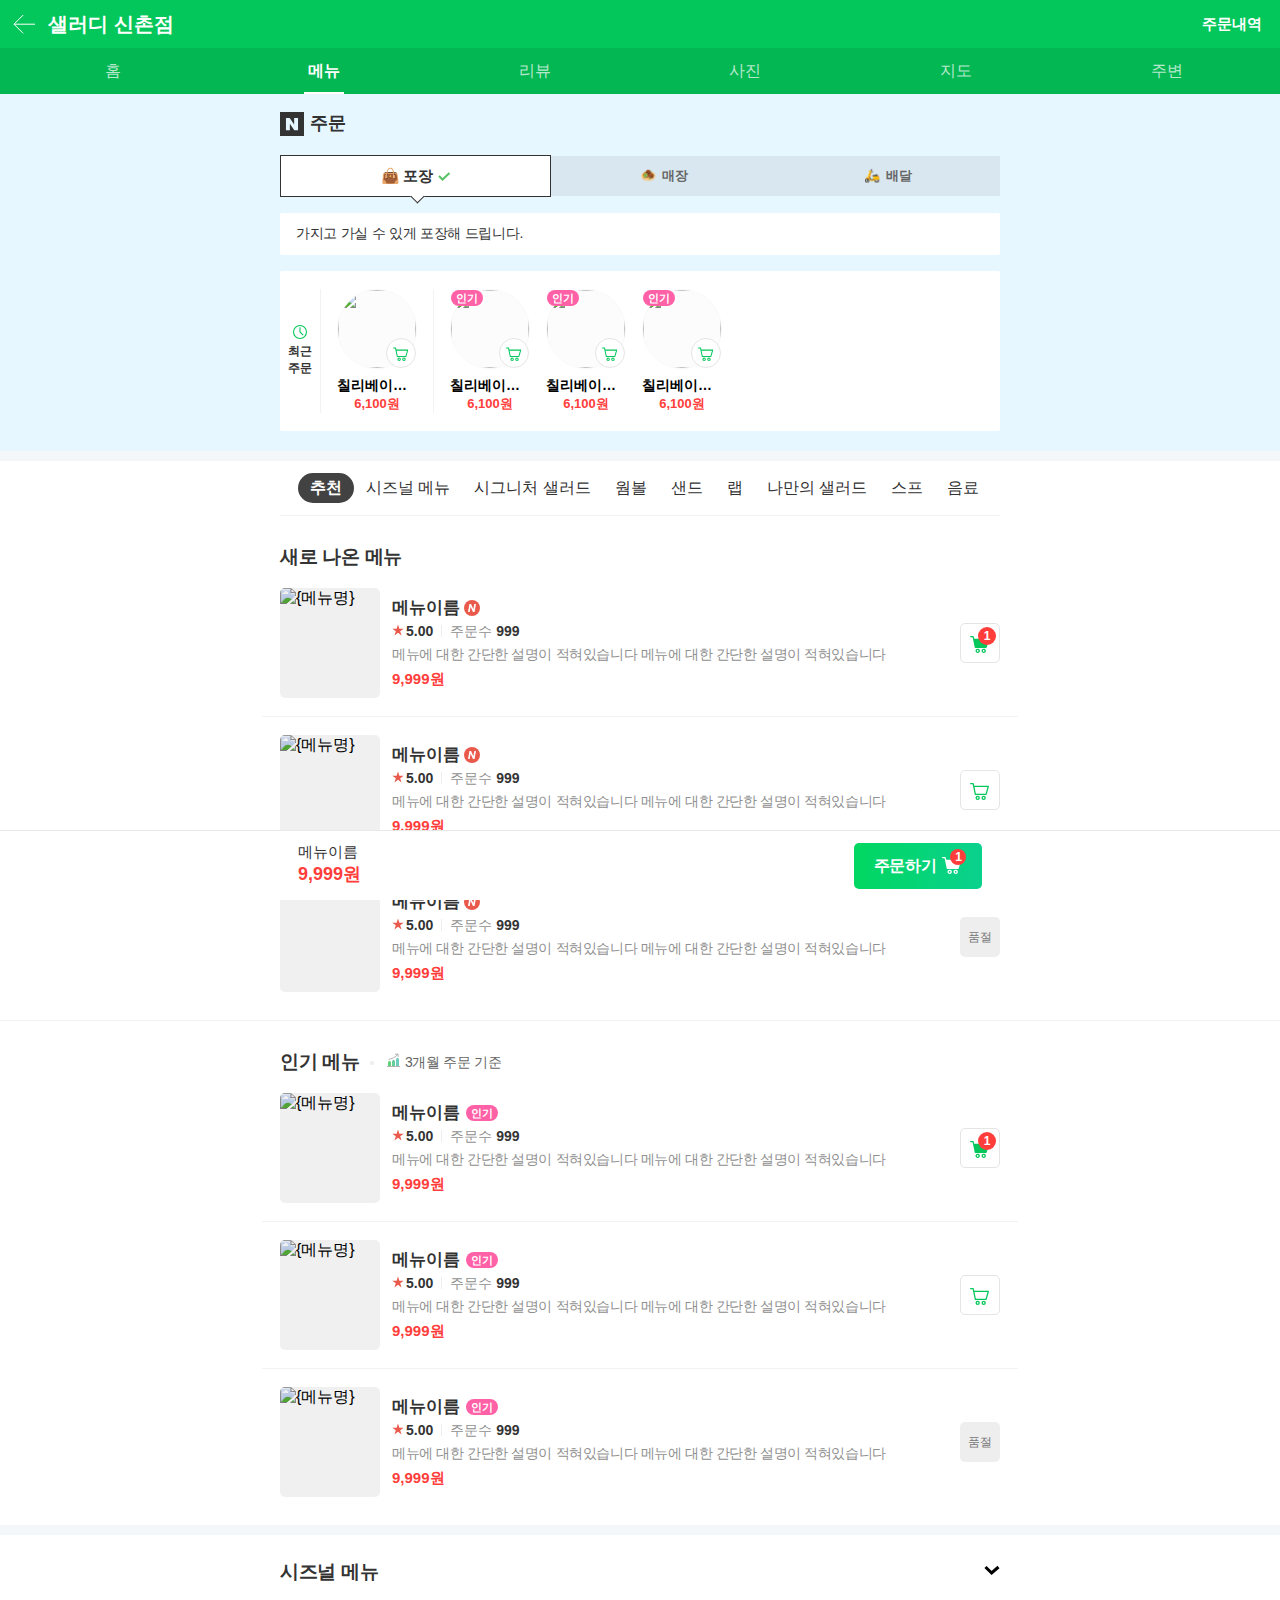
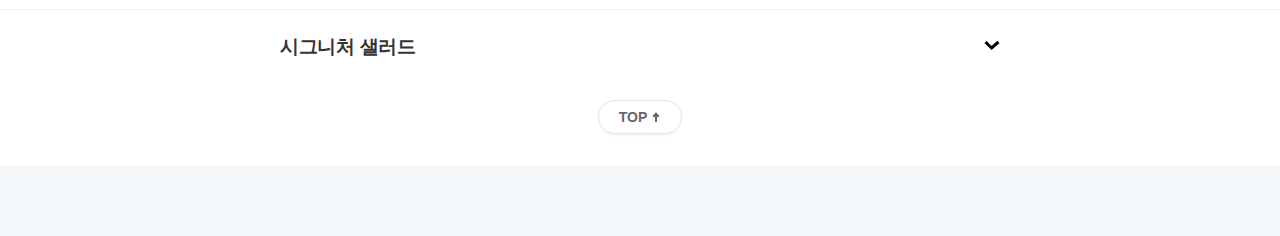
==== commit eeb0fe9e: "go to top button" ====
--- a/docs/index.html
+++ b/docs/index.html
@@ -480,6 +480,12 @@
             </div>
         </div>
         <!-- // 담은메뉴영역 -->
+
+        <!-- 맨위로 -->
+        <div class="go-to-top">
+            <a href="#" class="link">Top<i class="ico-up"></i></a>
+        </div>
+        <!-- // 맨위로 -->
     </div>
 
     <div class="dimmed-layer hidden"></div>
--- a/assets/css/styles.css
+++ b/assets/css/styles.css
@@ -862,6 +862,56 @@
   text-align: center;
 }
 
+.go-to-top {
+  padding: 16px 0 32px;
+  background-color: #fff;
+  text-align: center;
+}
+
+.go-to-top .link {
+  display: inline-block;
+  padding: 8px 20px;
+  border-radius: 20px;
+  border: 1px solid #e5e5e5;
+  background-color: #fff;
+  font-size: 14px;
+  font-weight: 700;
+  color: #666;
+  box-shadow: 0 2px 3px 0 rgba(0, 0, 0, 0.04);
+  text-transform: uppercase;
+}
+
+.go-to-top .ico-up {
+  position: relative;
+  display: inline-block;
+  margin-left: 4px;
+  width: 10px;
+  height: 10px;
+}
+
+.go-to-top .ico-up::before {
+  content: '';
+  position: absolute;
+  top: 4px;
+  left: 50%;
+  width: 5px;
+  height: 5px;
+  border-top: 2px solid #666;
+  border-left: 2px solid #666;
+  transform: translate(-50%, -50%) rotate(45deg);
+}
+
+.go-to-top .ico-up::after {
+  content: '';
+  position: absolute;
+  top: 1px;
+  left: 50%;
+  width: 2px;
+  height: 9px;
+  background-color: #666;
+  transform: translateX(-50%);
+}
+
 .container {
   padding-top: 94px;
   padding-bottom: 70px;
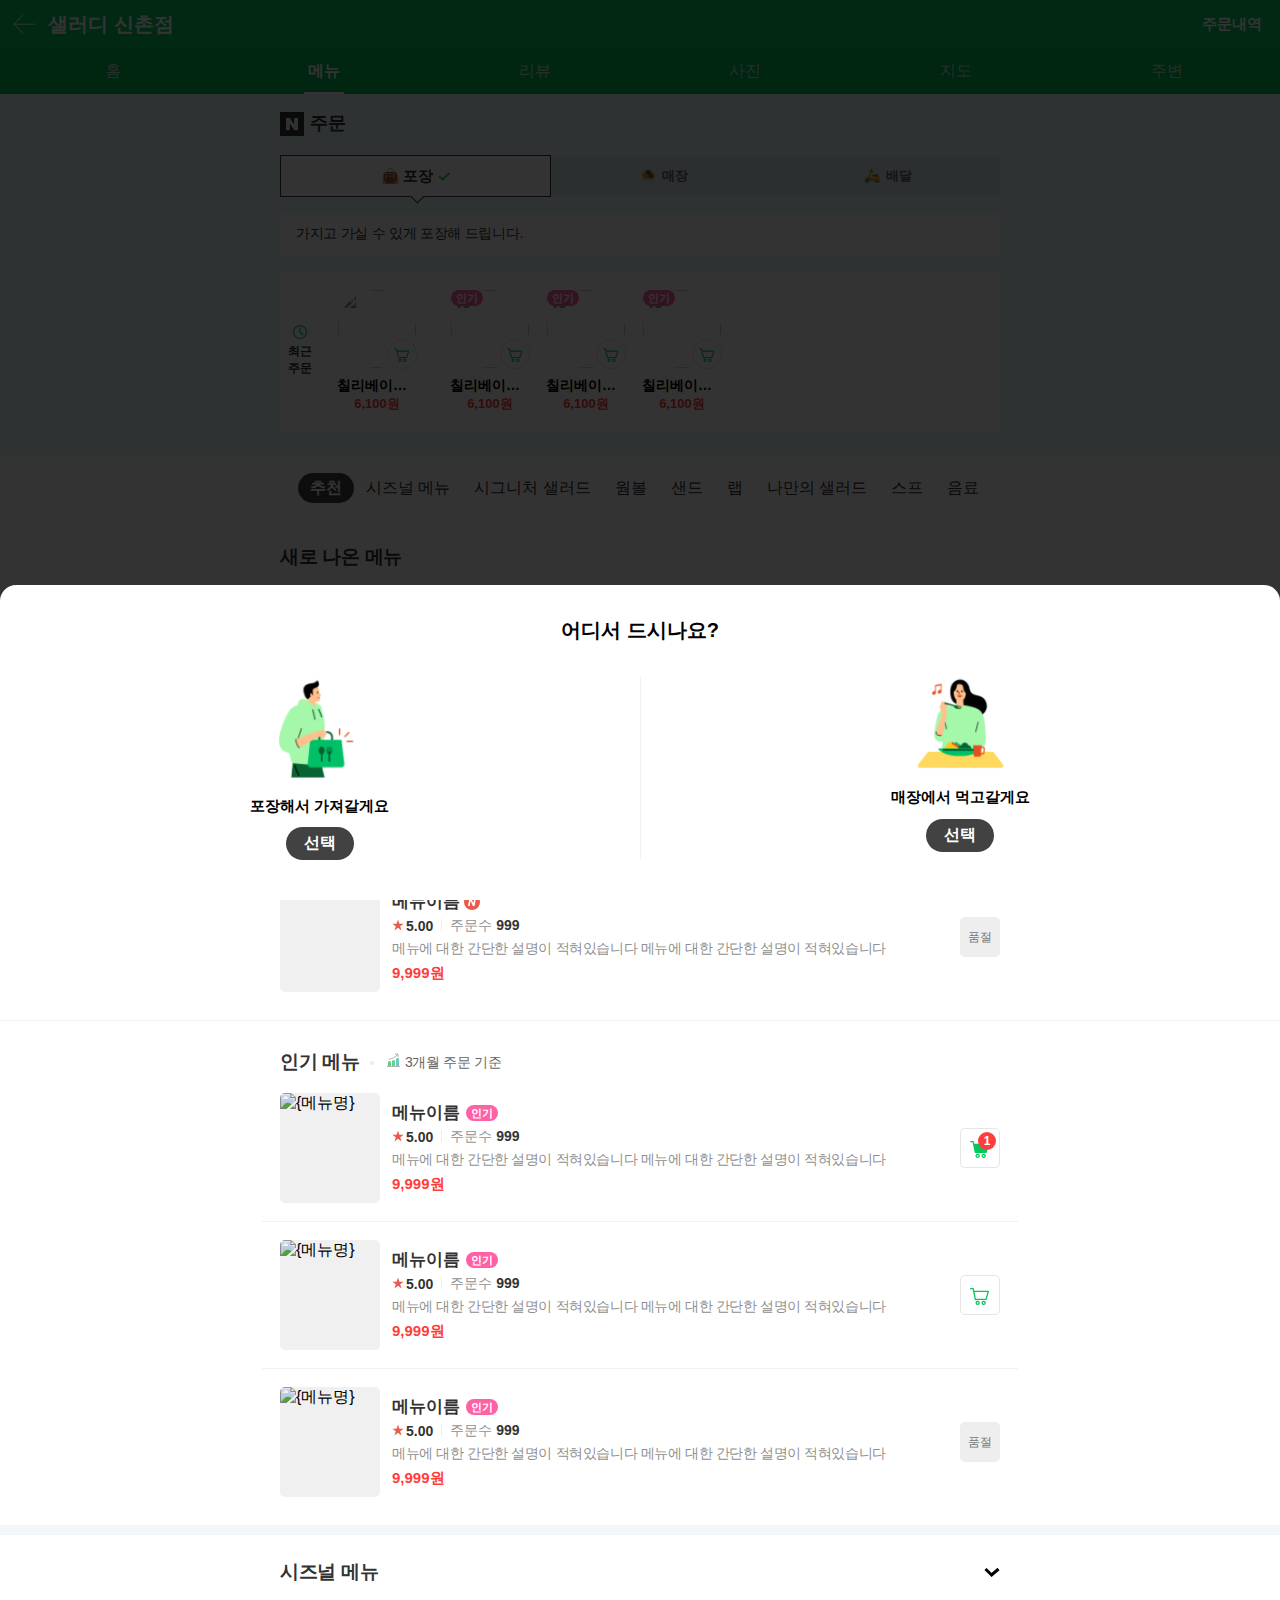
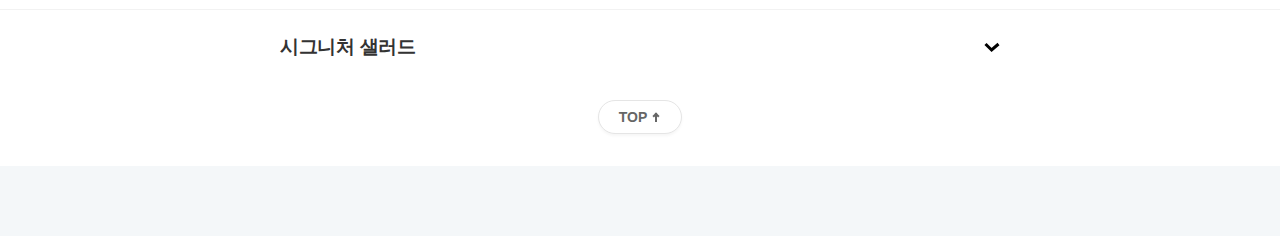
==== commit f8576977: "index page UI" ====
--- a/docs/index.html
+++ b/docs/index.html
@@ -74,49 +74,58 @@
                         <div class="recent-menu-area scroll-x">
                             <ul class="recent-menu-list">
                                 <li class="recent-menu-item is-ordered">
-                                    <div class="menu-img-area">
-                                        <img class="menu-img" src="https://via.placeholder.com/80" alt="">
-                                    <span class="badge-cart">
-                                        <img src="../assets/images/ico-cart.svg" alt="" class="ico-cart">
-                                    </span>
-                                    </div>
-                                    <p class="menu-name">칠리베이컨 웜볼</p>
-                                    <p class="menu-price">6,100원</p>
+                                    <a href="./detail.html">
+                                        <div class="menu-img-area">
+                                            <img class="menu-img" src="https://via.placeholder.com/80" alt="">
+                                        </div>
+                                        <p class="menu-name">칠리베이컨 웜볼</p>
+                                        <p class="menu-price">6,100원</p>
+                                    </a>
+                                    <a href="#" class="badge-cart">
+                                        <img src="../assets/images/ico-cart.svg" alt="주문하기" class="ico-cart">
+                                    </a>
                                 </li>
 
                                 <li class="recent-menu-item">
-                                    <div class="menu-img-area">
-                                        <span class="badge-popular">인기</span>
-                                        <img class="menu-img" src="https://via.placeholder.com/80" alt="">
-                                    <span class="badge-cart">
-                                        <img src="../assets/images/ico-cart.svg" alt="" class="ico-cart">
-                                    </span>
-                                    </div>
-                                    <p class="menu-name">칠리베이컨 웜볼</p>
-                                    <p class="menu-price">6,100원</p>
+                                    <a href="./detail.html">
+                                        <div class="menu-img-area">
+                                            <span class="badge-popular">인기</span>
+                                            <img class="menu-img" src="https://via.placeholder.com/80" alt="">
+                                        </div>
+                                        <p class="menu-name">칠리베이컨 웜볼</p>
+                                        <p class="menu-price">6,100원</p>
+                                    </a>
+                                    <a href="#" class="badge-cart">
+                                        <img src="../assets/images/ico-cart.svg" alt="주문하기" class="ico-cart">
+                                    </a>
                                 </li>
 
                                 <li class="recent-menu-item">
-                                    <div class="menu-img-area">
-                                        <span class="badge-popular">인기</span>
-                                        <img class="menu-img" src="https://via.placeholder.com/80" alt="">
-                                    <span class="badge-cart">
-                                        <img src="../assets/images/ico-cart.svg" alt="" class="ico-cart">
-                                    </span>
-                                    </div>
-                                    <p class="menu-name">칠리베이컨 웜볼</p>
-                                    <p class="menu-price">6,100원</p>
+                                    <a href="./detail.html">
+                                        <div class="menu-img-area">
+                                            <span class="badge-popular">인기</span>
+                                            <img class="menu-img" src="https://via.placeholder.com/80" alt="">
+                                        </div>
+                                        <p class="menu-name">칠리베이컨 웜볼</p>
+                                        <p class="menu-price">6,100원</p>
+                                    </a>
+                                    <a href="#" class="badge-cart">
+                                        <img src="../assets/images/ico-cart.svg" alt="주문하기" class="ico-cart">
+                                    </a>
                                 </li>
+
                                 <li class="recent-menu-item">
-                                    <div class="menu-img-area">
-                                        <span class="badge-popular">인기</span>
-                                        <img class="menu-img" src="https://via.placeholder.com/80" alt="">
-                                    <span class="badge-cart">
-                                        <img src="../assets/images/ico-cart.svg" alt="" class="ico-cart">
-                                    </span>
-                                    </div>
-                                    <p class="menu-name">칠리베이컨 웜볼</p>
-                                    <p class="menu-price">6,100원</p>
+                                    <a href="./detail.html">
+                                        <div class="menu-img-area">
+                                            <span class="badge-popular">인기</span>
+                                            <img class="menu-img" src="https://via.placeholder.com/80" alt="">
+                                        </div>
+                                        <p class="menu-name">칠리베이컨 웜볼</p>
+                                        <p class="menu-price">6,100원</p>
+                                    </a>
+                                    <a href="#" class="badge-cart">
+                                        <img src="../assets/images/ico-cart.svg" alt="주문하기" class="ico-cart">
+                                    </a>
                                 </li>
                             </ul>
                         </div>
@@ -492,17 +501,44 @@
     <div class="order-type-popup hidden">
         <p class="title">어디서 드시나요?</p>
         <div class="type-list">
-            <a href="#" class="type-item">
+            <a href="#" class="type-item" onclick="popupClose()">
                 <img src="../assets/images/togo.PNG" alt="포장" class="icon">
                 <p class="desc">포장해서 가져갈게요</p>
                 <span class="btn-selection">선택</span>
             </a>
-            <a href="#" class="type-item">
+            <a href="#" class="type-item" onclick="popupClose()">
                 <img src="../assets/images/dinein.PNG" alt="매장" class="icon">
                 <p class="desc">매장에서 먹고갈게요</p>
                 <span class="btn-selection">선택</span>
             </a>
         </div>
     </div>
+
+    <script>
+        // dimmed layer 노출여부
+        window.onload = function () {
+            popupOpen();
+        }
+        const popupOpen = () => {
+            document.querySelector('.dimmed-layer').classList.remove('hidden');
+            document.querySelector('.order-type-popup').classList.remove('hidden');
+        }
+        const popupClose = () => {
+            document.querySelector('.dimmed-layer').classList.add('hidden');
+            document.querySelector('.order-type-popup').classList.add('hidden');
+        }
+
+        // 메뉴 리스트 토글
+        const btnToggle = document.querySelectorAll('.btn-toggle');
+        const toggleMenuList = (e) => {
+            e.currentTarget.closest('.menu-list-area').classList.toggle('is-closed');
+        }
+
+        btnToggle.forEach(function (e) {
+            e.addEventListener('click', toggleMenuList)
+        })
+    </script>
+
+    
 </body>
 </html>--- a/assets/css/styles.css
+++ b/assets/css/styles.css
@@ -94,7 +94,7 @@
 input::placeholder,
 textarea::placeholder {
   /* Chrome, Safari, Firefox */
-  color: #444;
+  color: #c9c9c9;
   opacity: 1;
 }
 
@@ -147,6 +147,19 @@
 
 .scroll-x::-webkit-scrollbar {
   display: none;
+}
+
+body.scroll-off {
+  overflow: hidden;
+  touch-action: none;
+}
+
+.fw700 {
+  font-weight: 700;
+}
+
+.color-point {
+  color: #ff3d3b;
 }
 
 .header-area {
@@ -227,405 +240,6 @@
   line-height: 46px;
 }
 
-.dimmed-layer {
-  position: fixed;
-  top: 0;
-  left: 0;
-  right: 0;
-  bottom: 0;
-  background-color: rgba(0, 0, 0, 0.8);
-  z-index: 9999;
-}
-
-.order-type-popup {
-  position: fixed;
-  bottom: 0;
-  left: 0;
-  right: 0;
-  padding: 32px 0 40px;
-  border-radius: 16px 16px 0 0;
-  background-color: #fff;
-  text-align: center;
-  z-index: 10000;
-}
-
-.order-type-popup .title {
-  font-size: 20px;
-  font-weight: 700;
-  color: #000;
-}
-
-.order-type-popup .type-list {
-  display: flex;
-  margin-top: 32px;
-}
-
-.order-type-popup .type-item {
-  flex: 1;
-}
-
-.order-type-popup .type-item + .type-item {
-  border-left: 1px solid #f2f2f2;
-}
-
-.order-type-popup .icon {
-  width: 100px;
-  height: auto;
-}
-
-.order-type-popup .desc {
-  margin-top: 8px;
-  font-size: 15px;
-  line-height: 1.5;
-  font-weight: 600;
-  color: #000;
-}
-
-.order-type-popup .btn-selection {
-  display: inline-block;
-  margin-top: 10px;
-  padding: 6px 18px;
-  font-size: 16px;
-  font-weight: 700;
-  border-radius: 28px;
-  background-color: #424242;
-  color: #fff;
-}
-
-.order-info-area {
-  padding: 10px 18px 20px;
-  border-bottom: 1px solid rbga(0, 0, 0, 0.04);
-  background-color: #e7f7ff;
-}
-
-.order-info-area .info-main-title {
-  line-height: 39px;
-}
-
-.order-info-area .title {
-  display: flex;
-  align-items: center;
-  font-size: 18px;
-  font-weight: 700;
-  letter-spacing: -0.3px;
-  color: #333;
-}
-
-.order-info-area .title .ico-n-logo {
-  margin-right: 6px;
-  width: 24px;
-  height: 24px;
-}
-
-.tab-switch-box {
-  display: flex;
-  align-items: center;
-  margin-top: 12px;
-}
-
-.tab-switch-box .tab-switch {
-  flex: 1;
-  background-color: rgba(0, 0, 0, 0.06);
-  line-height: 40px;
-  font-size: 13px;
-  font-weight: 700;
-  color: #666;
-  letter-spacing: -0.3px;
-  text-align: center;
-}
-
-.tab-switch-box .tab-switch.is-active {
-  position: relative;
-  flex-grow: 1.2;
-  border: 1px solid #333;
-  background-color: #fff;
-  font-size: 15px;
-  color: #333;
-  box-shadow: 0 2px 3px 0 rbga(0, 0, 0, 0.05);
-}
-
-.tab-switch-box .tab-switch.is-active::after {
-  content: '';
-  position: absolute;
-  bottom: -9px;
-  left: 50%;
-  width: 10px;
-  height: 10px;
-  border: 1px solid;
-  border-width: 0 1px 1px 0;
-  background-color: #fff;
-  transform: rotate(45deg) translateX(-50%);
-}
-
-.tab-switch-box .tab-switch.is-active .ico-check {
-  display: inline-block;
-  margin-left: 4px;
-  vertical-align: middle;
-}
-
-.tab-switch-box .ico-check {
-  display: none;
-}
-
-.info-main-notice {
-  display: flex;
-  align-items: center;
-  margin-top: 16px;
-  padding: 12px 16px;
-  background-color: #fff;
-  border-radius: 2px;
-  font-size: 14px;
-  letter-spacing: -0.3px;
-  color: #333;
-}
-
-.info-main-notice.alert {
-  color: #ff3d3b;
-  font-weight: 700;
-}
-
-.info-main-notice .ico-clock {
-  margin-right: 6px;
-}
-
-.recent-order-area {
-  display: flex;
-  margin-top: 16px;
-  padding: 18px 0;
-  border-radius: 2px;
-  background-color: #fff;
-}
-
-.recent-order-area .recent-title {
-  display: flex;
-  flex-direction: column;
-  justify-content: center;
-  align-items: center;
-  flex-shrink: 0;
-  padding: 8px;
-  border-right: 1px solid #f2f2f2;
-  line-height: 1.42;
-  font-size: 12px;
-  font-weight: 700;
-  color: #333;
-}
-
-.recent-order-area .recent-title .ico-clock {
-  margin-bottom: 4px;
-  width: 14px;
-}
-
-.recent-order-area .recent-menu-list {
-  display: flex;
-}
-
-.recent-order-area .recent-menu-item {
-  box-sizing: content-box;
-  padding-left: 16px;
-  width: 80px;
-  text-align: center;
-}
-
-.recent-order-area .recent-menu-item.is-ordered {
-  padding-right: 16px;
-  border-right: 1px solid #f2f2f2;
-}
-
-.recent-order-area .recent-menu-item:last-child {
-  padding-right: 18px;
-}
-
-.recent-order-area .menu-img-area {
-  position: relative;
-  width: 80px;
-  height: 80px;
-  border: 1px solid #f9f9f9;
-  border-radius: 100%;
-  background-color: rgba(0, 0, 0, 0.01);
-}
-
-.recent-order-area .badge-popular {
-  position: absolute;
-  top: 0;
-  left: 0;
-  padding: 0 5px;
-  border-radius: 10px;
-  line-height: 16px;
-  font-size: 11px;
-  font-weight: 700;
-  background-color: #ff61a7;
-  color: #fff;
-}
-
-.recent-order-area .menu-img {
-  width: 100%;
-  height: 100%;
-  border-radius: 100%;
-}
-
-.recent-order-area .badge-cart {
-  position: absolute;
-  bottom: 0;
-  right: 0;
-  display: flex;
-  padding: 6px;
-  border: 1px solid #e5e5e5;
-  border-radius: 100%;
-  background-color: #fff;
-}
-
-.recent-order-area .ico-cart {
-  width: 16px;
-  height: 16px;
-}
-
-.recent-order-area .menu-name {
-  margin-top: 8px;
-  font-weight: 600;
-  font-size: 14px;
-  text-overflow: ellipsis;
-  white-space: nowrap;
-  overflow: hidden;
-}
-
-.recent-order-area .menu-price {
-  font-size: 13px;
-  font-weight: 700;
-  color: #ff3d3b;
-}
-
-.menu-category-area {
-  position: sticky;
-  top: 94px;
-  margin-top: 10px;
-  background-color: #fff;
-  z-index: 5500;
-}
-
-.menu-category-area .common-inner {
-  border-bottom: 1px solid #f2f2f2;
-  position: relative;
-}
-
-.menu-category-area .common-inner::before {
-  content: '';
-  position: absolute;
-  top: 0;
-  left: 0;
-  width: 18px;
-  height: 100%;
-  background-image: linear-gradient(to right, #fff 35%, rgba(255, 255, 255, 0));
-  pointer-events: none;
-  z-index: 1;
-}
-
-.menu-category-area .common-inner::after {
-  content: '';
-  position: absolute;
-  top: 0;
-  right: 0;
-  width: 18px;
-  height: 100%;
-  background-image: linear-gradient(to right, rgba(255, 255, 255, 0), #fff 65%);
-  pointer-events: none;
-  z-index: 1;
-}
-
-.menu-category-area .category-list {
-  display: flex;
-  align-items: center;
-  height: 54px;
-}
-
-.menu-category-area .category-item:first-child {
-  padding-left: 18px;
-}
-
-.menu-category-area .category-item:last-child {
-  padding-right: 18px;
-}
-
-.menu-category-area .category-tab {
-  display: flex;
-  align-items: center;
-  padding: 0 12px;
-  font-size: 16px;
-  height: 30px;
-  border-radius: 15px;
-  color: #333;
-}
-
-.menu-category-area .category-tab.is-active {
-  background-color: #424242;
-  color: #fff;
-  font-weight: 700;
-}
-
-.menu-list-area {
-  padding: 28px 18px 10px;
-  background-color: #fff;
-}
-
-.menu-list-area:not(.new):not(.popular) {
-  margin-top: 10px;
-}
-
-.menu-list-area.new {
-  border-bottom: 1px solid #f2f2f2;
-}
-
-.menu-list-area.is-closed {
-  padding: 24px 18px;
-}
-
-.menu-list-area.is-closed + .is-closed {
-  margin-top: 0;
-  border-top: 1px solid #f2f2f2;
-}
-
-.menu-list-area.is-closed .ico-arrow {
-  transform: rotate(180deg);
-}
-
-.menu-list-area.is-closed .menu-list {
-  display: none;
-}
-
-.menu-list-area .menu-category {
-  display: flex;
-  justify-content: space-between;
-  align-items: center;
-}
-
-.menu-list-area .title-area {
-  display: flex;
-  align-items: center;
-}
-
-.menu-list-area .title {
-  font-size: 19px;
-  font-weight: 700;
-  color: #333;
-  letter-spacing: -0.3px;
-}
-
-.menu-list-area .period {
-  font-size: 14px;
-  letter-spacing: -0.3px;
-  color: #666;
-}
-
-.menu-list-area .period::before {
-  content: '';
-  display: inline-block;
-  margin: 0 10px;
-  width: 4px;
-  height: 4px;
-  border-radius: 100%;
-  background-color: #ededed;
-  vertical-align: middle;
-}
-
 .menu-item {
   display: flex;
   align-items: center;
@@ -644,8 +258,6 @@
 }
 
 .menu-item .menu-img-area {
-  width: 100px;
-  height: 110px;
   position: relative;
   flex-shrink: 0;
   margin-right: 12px;
@@ -752,6 +364,7 @@
 
 .menu-info-group {
   display: flex;
+  align-items: center;
   flex-shrink: 0;
   margin-top: 4px;
   font-size: 14px;
@@ -787,6 +400,1192 @@
   font-style: normal;
   font-weight: 700;
   color: #333;
+}
+
+.amount-select {
+  display: flex;
+  align-items: center;
+  height: 35px;
+}
+
+.amount-select .btn-minus,
+.amount-select .btn-plus {
+  position: relative;
+  display: flex;
+  justify-content: center;
+  align-items: center;
+  width: 35px;
+  height: 35px;
+  border: 1px solid #e3e3e3;
+  background-color: #f8fafb;
+  color: #333;
+}
+
+.amount-select .btn-minus.enabled,
+.amount-select .btn-plus.enabled {
+  border-color: #00d780;
+  background-color: #00d780;
+  color: #fff;
+}
+
+.amount-select .btn-minus.disabled, .amount-select .btn-minus:disabled,
+.amount-select .btn-plus.disabled,
+.amount-select .btn-plus:disabled {
+  color: #eee;
+}
+
+.amount-select .btn-minus::before,
+.amount-select .btn-plus::before {
+  content: '';
+  display: block;
+  width: 13px;
+  height: 1px;
+  background-color: currentColor;
+}
+
+.amount-select .btn-minus {
+  border-radius: 3px 0 0 3px;
+}
+
+.amount-select .btn-plus {
+  border-radius: 0 3px 3px 0;
+}
+
+.amount-select .btn-plus::after {
+  content: '';
+  position: absolute;
+  top: 50%;
+  left: 50%;
+  display: block;
+  width: 1px;
+  height: 13px;
+  background-color: currentColor;
+  transform: translate(-50%, -50%);
+}
+
+.amount-select .amount {
+  display: flex;
+  justify-content: center;
+  align-items: center;
+  width: 50px;
+  height: 35px;
+  border-top: 1px solid #e3e3e3;
+  border-bottom: 1px solid #e3e3e3;
+  font-weight: 700;
+  color: #242424;
+}
+
+.amount-select .amount.disabled {
+  font-weight: 400;
+  color: #c9c9c9;
+}
+
+.go-to-top {
+  padding: 16px 0 32px;
+  background-color: #fff;
+  text-align: center;
+}
+
+.go-to-top .link {
+  display: inline-block;
+  padding: 8px 20px;
+  border-radius: 20px;
+  border: 1px solid #e5e5e5;
+  background-color: #fff;
+  font-size: 14px;
+  font-weight: 700;
+  color: #666;
+  box-shadow: 0 2px 3px 0 rgba(0, 0, 0, 0.04);
+  text-transform: uppercase;
+}
+
+.go-to-top .ico-up {
+  position: relative;
+  display: inline-block;
+  margin-left: 4px;
+  width: 10px;
+  height: 10px;
+}
+
+.go-to-top .ico-up::before {
+  content: '';
+  position: absolute;
+  top: 4px;
+  left: 50%;
+  width: 5px;
+  height: 5px;
+  border-top: 2px solid #666;
+  border-left: 2px solid #666;
+  transform: translate(-50%, -50%) rotate(45deg);
+}
+
+.go-to-top .ico-up::after {
+  content: '';
+  position: absolute;
+  top: 1px;
+  left: 50%;
+  width: 2px;
+  height: 9px;
+  background-color: #666;
+  transform: translateX(-50%);
+}
+
+.modal-wrapper {
+  position: fixed;
+  top: 0;
+  left: 0;
+  right: 0;
+  bottom: 0;
+  z-index: 10000;
+}
+
+.modal-wrapper .modal-container {
+  position: fixed;
+  top: 50%;
+  left: 50%;
+  width: calc(100% - 32px);
+  max-width: 324px;
+  border-radius: 12px;
+  background-color: #fff;
+  text-align: center;
+  transform: translate(-50%, -50%);
+  overflow: hidden;
+  z-index: 10001;
+}
+
+.modal-wrapper .modal-content {
+  position: relative;
+  padding: 24px 30px;
+  color: #333;
+}
+
+.modal-wrapper .modal-content .btn-close {
+  position: absolute;
+  top: 0;
+  right: 0;
+  display: flex;
+  padding: 16px;
+}
+
+.modal-wrapper .modal-content .modal-icon {
+  opacity: 0.7;
+}
+
+.modal-wrapper .modal-content .modal-title {
+  margin-top: 8px;
+  font-size: 20px;
+  font-weight: 700;
+}
+
+.modal-wrapper .modal-content .modal-desc {
+  margin-top: 8px;
+  color: #000;
+  letter-spacing: -0.3px;
+}
+
+.modal-wrapper .btn-area {
+  display: flex;
+}
+
+.modal-wrapper .btn-area button {
+  flex: 1;
+  padding: 16px 0;
+  font-size: 18px;
+}
+
+.modal-wrapper .btn-area .btn-cancel {
+  background-color: #edf1f4;
+  color: #333;
+}
+
+.modal-wrapper .btn-area .btn-confirm {
+  background-image: linear-gradient(to left, #3accff, #2cec88);
+  font-weight: 800;
+  color: #fff;
+}
+
+.menu-detail-area {
+  background-color: #fff;
+}
+
+.menu-detail-area .menu-img {
+  position: relative;
+  height: 300px;
+  background-color: #f8fafb;
+  background-repeat: no-repeat;
+  background-position: center;
+  background-size: cover;
+  box-shadow: 0 2px 4px 0 rgba(0, 0, 0, 0.03);
+}
+
+.menu-detail-area .menu-img::before {
+  content: '';
+  position: absolute;
+  top: 0;
+  left: 0;
+  right: 0;
+  height: 130px;
+  background-image: linear-gradient(to bottom, #000, rgba(0, 0, 0, 0));
+  z-index: 1;
+  opacity: 0.2;
+}
+
+.menu-detail-area .menu-img::after {
+  content: '';
+  position: absolute;
+  bottom: 0;
+  left: 0;
+  right: 0;
+  height: 65px;
+  background-image: linear-gradient(to top, #000, rgba(0, 0, 0, 0));
+  z-index: 1;
+  opacity: 0.15;
+}
+
+.menu-detail-area .menu-info-area {
+  margin-top: -20px;
+  padding: 0 18px 20px;
+}
+
+.menu-detail-area .menu-info-area .common-inner {
+  position: relative;
+  padding: 18px;
+  border-radius: 5px;
+  background-color: #fff;
+  box-shadow: 0 0 4px 3px rgba(0, 0, 0, 0.04);
+  z-index: 1;
+}
+
+.menu-detail-area .menu-info-area .menu-info-group {
+  margin-top: 5px;
+}
+
+.menu-detail-area .menu-info-area .menu-info-group .menu-price {
+  line-height: 24px;
+  font-size: 19px;
+  font-weight: 700;
+  color: #ff3d3b;
+}
+
+.menu-detail-area .menu-info-area .menu-info-group .menu-grade::before,
+.menu-detail-area .menu-info-area .menu-info-group .menu-number-of-order::before {
+  content: '';
+  display: inline-block;
+  margin: 0 8px;
+  width: 1px;
+  height: 12px;
+  background-color: #ededed;
+  transform: translateY(1px);
+}
+
+.menu-detail-area .menu-info-area .menu-info-group .menu-grade,
+.menu-detail-area .menu-info-area .menu-info-group .menu-number-of-order {
+  line-height: 24px;
+}
+
+.menu-detail-area .menu-info-area .menu-disc {
+  margin-top: 12px;
+  font-size: 15px;
+  line-height: 22px;
+  color: #333;
+}
+
+.menu-detail-area .order-type-area {
+  margin-top: 20px;
+  padding-top: 20px;
+  border-top: 1px solid #f2f2f2;
+}
+
+.menu-detail-area .order-type-area .type-select,
+.menu-detail-area .order-type-area .type-amount {
+  display: flex;
+  justify-content: space-between;
+  align-items: center;
+}
+
+.menu-detail-area .order-type-area .type-select .title {
+  display: flex;
+  align-items: center;
+  font-size: 15px;
+  font-weight: 700;
+  letter-spacing: -0.3px;
+  color: #333;
+}
+
+.menu-detail-area .order-type-area .type-select .ico-n-logo {
+  margin-right: 4px;
+  width: 20px;
+}
+
+.menu-detail-area .order-type-area .type-select .tab-switch-box {
+  margin-top: 0;
+  border-radius: 3px;
+  overflow: hidden;
+}
+
+.menu-detail-area .order-type-area .type-select .tab-switch {
+  width: 80px;
+  line-height: 37px;
+  font-size: 13px;
+}
+
+.menu-detail-area .order-type-area .type-select .tab-switch.is-active {
+  flex: 1;
+  border-radius: 3px;
+}
+
+.menu-detail-area .order-type-area .type-select .tab-switch.is-active::after {
+  display: none;
+}
+
+.menu-detail-area .order-type-area .type-select .tab-switch + .tab-switch {
+  position: relative;
+}
+
+.menu-detail-area .order-type-area .type-select .tab-switch + .tab-switch::before {
+  content: '';
+  display: block;
+  position: absolute;
+  top: 10px;
+  left: 0;
+  width: 1px;
+  height: 17px;
+  background-color: #e7e7e7;
+}
+
+.menu-detail-area .order-type-area .type-amount {
+  margin-top: 20px;
+}
+
+.menu-detail-area .order-type-area .type-amount .title {
+  font-size: 14px;
+  font-weight: 700;
+  letter-spacing: -0.3px;
+  color: #333;
+}
+
+.menu-detail-area .order-type-area .btn-order {
+  display: block;
+  margin-top: 20px;
+  padding: 0 16px;
+  width: 100%;
+  line-height: 46px;
+  border-radius: 3px;
+  font-weight: 700;
+  background: #01d760;
+  color: #fff;
+  text-overflow: ellipsis;
+  white-space: nowrap;
+  overflow: hidden;
+}
+
+.menu-detail-area .order-type-area .btn-order:disabled {
+  background-color: #c9c9c9;
+  color: #fff;
+}
+
+.menu-review-area .title {
+  line-height: 22px;
+  font-size: 17px;
+  font-weight: 700;
+  letter-spacing: -0.3px;
+  color: #333;
+}
+
+.menu-review-area .title .num {
+  margin-left: 6px;
+  color: #01d760;
+}
+
+.menu-review-area .orderer-img-area {
+  padding-bottom: 22px;
+  background-color: #fff;
+}
+
+.menu-review-area .orderer-img-area .title {
+  padding: 6px 18px 12px;
+}
+
+.menu-review-area .orderer-pic-list {
+  display: flex;
+}
+
+.menu-review-area .orderer-pic-item {
+  display: flex;
+}
+
+.menu-review-area .orderer-pic-item + .orderer-pic-item {
+  margin-left: 1px;
+}
+
+.menu-review-area .orderer-pic-item:first-child::before, .menu-review-area .orderer-pic-item:last-child::after {
+  content: '';
+  display: block;
+  width: 18px;
+  height: 100%;
+}
+
+.menu-review-area .orderer-pic-link {
+  position: relative;
+  display: flex;
+}
+
+.menu-review-area .orderer-pic-link::after {
+  content: '';
+  position: absolute;
+  top: 0;
+  right: 0;
+  bottom: 0;
+  left: 0;
+  background-color: rgba(0, 0, 0, 0.05);
+}
+
+.menu-review-area .orderer-review-area {
+  margin-top: 12px;
+  background-color: #fff;
+}
+
+.menu-review-area .orderer-review-area .title {
+  padding: 16px 18px;
+}
+
+.menu-review-area .review-list {
+  border-top: 1px solid #f2f4f6;
+}
+
+.menu-review-area .review-item {
+  padding: 16px 18px;
+  border-bottom: 1px solid #f2f4f6;
+}
+
+.menu-review-area .review-star {
+  display: flex;
+  align-items: center;
+  font-size: 15px;
+  font-weight: 600;
+  color: #242424;
+  transform: translateX(-2px);
+}
+
+.menu-review-area .ico-star-group {
+  position: relative;
+  margin-right: 6px;
+  display: inline-block;
+  width: 77px;
+  height: 13px;
+  background: url("../images/ico-star-group.svg") no-repeat center left;
+}
+
+.menu-review-area .ico-star-group-fill {
+  position: absolute;
+  top: 0;
+  left: 0;
+  display: inline-block;
+  width: 100%;
+  height: 100%;
+  background: url("../images/ico-star-group-fill.svg") no-repeat center left;
+}
+
+.menu-review-area .review-text {
+  margin-top: 4px;
+  line-height: 24px;
+  color: #333;
+}
+
+.menu-review-area .review-info {
+  margin-top: 8px;
+  font-size: 14px;
+  letter-spacing: -0.4px;
+  color: #8f8f8f;
+}
+
+.menu-review-area .review-date::before {
+  content: '';
+  display: inline-block;
+  margin: 0 8px;
+  width: 1px;
+  height: 12px;
+  background-color: #e1e5e7;
+  vertical-align: middle;
+}
+
+.menu-review-area .btn-more {
+  display: flex;
+  justify-content: center;
+  align-items: center;
+  width: 100%;
+  height: 50px;
+  font-size: 16px;
+  font-weight: 500;
+  color: #424242;
+}
+
+.menu-review-area .btn-more::after {
+  content: '';
+  margin-left: 6px;
+  margin-bottom: 6px;
+  width: 8px;
+  height: 8px;
+  border-top: 1px solid;
+  border-right: 1px solid;
+  transform: rotate(135deg);
+}
+
+.option-popup-area {
+  position: fixed;
+  top: 0;
+  left: 0;
+  width: 100%;
+  height: 100%;
+  overflow: hidden;
+  z-index: 5000;
+}
+
+.option-popup-area .menu-option-popup {
+  position: fixed;
+  bottom: 0;
+  display: flex;
+  flex-direction: column;
+  width: 100%;
+  max-height: calc(100% - 45px);
+  background-color: #f4f7f9;
+  z-index: 10000;
+}
+
+.option-popup-area .content-top-pattern {
+  position: absolute;
+  top: -11px;
+  width: 100%;
+  height: 11px;
+  fill: white;
+}
+
+.option-popup-area .content-top {
+  border-bottom: 1px solid #ededed;
+  background-color: #fff;
+  box-shadow: 0 0 15px 0 rgba(0, 0, 0, 0.08);
+  z-index: 1;
+}
+
+.option-popup-area .content-top .common-inner {
+  position: relative;
+  display: flex;
+  align-items: center;
+  padding: 18px 18px 20px;
+}
+
+.option-popup-area .content-top .menu-img-area {
+  position: relative;
+  margin-right: 16px;
+  width: 70px;
+  height: 70px;
+  border-radius: 100%;
+  overflow: hidden;
+}
+
+.option-popup-area .content-top .menu-img-area::after {
+  content: '';
+  position: absolute;
+  top: 0;
+  left: 0;
+  width: 100%;
+  height: 100%;
+  background-color: rgba(43, 29, 0, 0.1);
+}
+
+.option-popup-area .content-top .menu-detail-area {
+  flex: 1;
+  padding-right: 36px;
+}
+
+.option-popup-area .content-top .menu-name {
+  display: flex;
+  align-items: center;
+  font-weight: 700;
+}
+
+.option-popup-area .content-top .menu-name .name {
+  font-size: 18px;
+}
+
+.option-popup-area .content-top .menu-name .badge {
+  margin-left: 6px;
+  padding: 0 7px;
+  border-radius: 8px;
+  background-color: #333;
+  font-size: 11px;
+  line-height: 16px;
+  letter-spacing: -0.3px;
+  color: #fff;
+}
+
+.option-popup-area .content-top .amount-select {
+  margin-top: 12px;
+}
+
+.option-popup-area .content-top .btn-close {
+  position: absolute;
+  top: 0;
+  right: 0;
+  width: 48px;
+  height: 48px;
+}
+
+.option-popup-area .content-body {
+  overflow-y: auto;
+  -webkit-overflow-scrolling: touch;
+}
+
+.option-popup-area .content-body .option-group {
+  background-color: #fff;
+}
+
+.option-popup-area .content-body .option-group + .option-group {
+  margin-top: 12px;
+}
+
+.option-popup-area .content-body .option-title {
+  padding: 18px 18px;
+  border-bottom: 1px dashed #ecf0f2;
+  font-weight: 800;
+  margin-left: auto;
+  margin-right: auto;
+  max-width: 720px;
+}
+
+.option-popup-area .content-body .option-title .title {
+  display: flex;
+  align-items: center;
+  font-size: 18px;
+}
+
+.option-popup-area .content-body .option-title .badge {
+  margin-right: 8px;
+  padding: 0 4px;
+  border-radius: 3px;
+  background-color: #d0d0d0;
+  line-height: 17px;
+  font-size: 13px;
+  color: #fff;
+}
+
+.option-popup-area .content-body .option-title .badge.required {
+  background-color: #000;
+}
+
+.option-popup-area .content-body .option-title .desc {
+  margin-top: 2px;
+  line-height: 24px;
+  font-size: 15px;
+  font-weight: 400;
+}
+
+.option-popup-area .content-body .option-list {
+  padding: 24px 18px 24px 28px;
+  margin-left: auto;
+  margin-right: auto;
+  max-width: 720px;
+}
+
+.option-popup-area .content-body .option-item {
+  display: flex;
+  justify-content: space-between;
+  align-items: center;
+}
+
+.option-popup-area .content-body .option-item:not(:first-child) {
+  margin-top: 14px;
+}
+
+.option-popup-area .content-body .option-item .label {
+  display: flex;
+  justify-content: space-between;
+  align-items: center;
+  width: 100%;
+  font-size: 17px;
+}
+
+.option-popup-area .content-body .option-item .label.checked {
+  font-weight: 700;
+}
+
+.option-popup-area .content-body .option-item .label.checked .price {
+  font-weight: 600;
+  color: #ff3d3b;
+}
+
+.option-popup-area .content-body .option-item .label .label-txt {
+  padding-right: 8px;
+}
+
+.option-popup-area .content-body .option-item .label .label-icon {
+  display: inline-flex;
+  flex-shrink: 0;
+  width: 28px;
+  height: 28px;
+  border: 1px solid #e5e5e5;
+  background-color: #fff;
+}
+
+.option-popup-area .content-body .option-item .input-radio:checked + .label,
+.option-popup-area .content-body .option-item .input-check:checked + .label {
+  font-weight: 700;
+}
+
+.option-popup-area .content-body .option-item .input-radio + .label .label-icon {
+  border-radius: 100%;
+}
+
+.option-popup-area .content-body .option-item .input-radio:checked + .label .label-icon {
+  border: 8px solid #01d760;
+}
+
+.option-popup-area .content-body .option-item .input-check + .label .label-icon {
+  border-radius: 3px;
+}
+
+.option-popup-area .content-body .option-item .input-check:checked + .label .price {
+  font-weight: 600;
+  color: #ff3d3b;
+}
+
+.option-popup-area .content-body .option-item .input-check:checked + .label .label-icon {
+  position: relative;
+  border-color: #01d760;
+  background-color: #01d760;
+}
+
+.option-popup-area .content-body .option-item .input-check:checked + .label .label-icon::before {
+  content: '';
+  position: absolute;
+  top: 6px;
+  right: 6px;
+  width: 14px;
+  height: 9px;
+  border: 2px solid #fff;
+  border-width: 0 0 2px 2px;
+  transform: rotate(-45deg);
+}
+
+.option-popup-area .content-bottom {
+  padding: 0 10px 10px;
+}
+
+.option-popup-area .content-bottom .btn-order {
+  margin-left: auto;
+  margin-right: auto;
+  max-width: 720px;
+  display: block;
+  width: 100%;
+  line-height: 52px;
+  border-radius: 3px;
+  font-weight: 700;
+  background-color: #01d760;
+  color: white;
+  text-overflow: ellipsis;
+  white-space: nowrap;
+  overflow: hidden;
+}
+
+.option-popup-area .content-bottom .btn-order:disabled {
+  background-color: #c9c9c9;
+  color: #fff;
+}
+
+.order-type-popup {
+  position: fixed;
+  bottom: 0;
+  left: 0;
+  right: 0;
+  padding: 32px 0 40px;
+  border-radius: 16px 16px 0 0;
+  background-color: #fff;
+  text-align: center;
+  z-index: 10000;
+}
+
+.order-type-popup .title {
+  font-size: 20px;
+  font-weight: 700;
+  color: #000;
+}
+
+.order-type-popup .type-list {
+  display: flex;
+  margin-top: 32px;
+}
+
+.order-type-popup .type-item {
+  flex: 1;
+}
+
+.order-type-popup .type-item + .type-item {
+  border-left: 1px solid #f2f2f2;
+}
+
+.order-type-popup .icon {
+  width: 100px;
+  height: auto;
+}
+
+.order-type-popup .desc {
+  margin-top: 8px;
+  font-size: 15px;
+  line-height: 1.5;
+  font-weight: 600;
+  color: #000;
+}
+
+.order-type-popup .btn-selection {
+  display: inline-block;
+  margin-top: 10px;
+  padding: 6px 18px;
+  font-size: 16px;
+  font-weight: 700;
+  border-radius: 28px;
+  background-color: #424242;
+  color: #fff;
+}
+
+.order-info-area {
+  padding: 10px 18px 20px;
+  border-bottom: 1px solid rbga(0, 0, 0, 0.04);
+  background-color: #e7f7ff;
+}
+
+.order-info-area .info-main-title {
+  line-height: 39px;
+}
+
+.order-info-area .title {
+  display: flex;
+  align-items: center;
+  font-size: 18px;
+  font-weight: 700;
+  letter-spacing: -0.3px;
+  color: #333;
+}
+
+.order-info-area .title .ico-n-logo {
+  margin-right: 6px;
+  width: 24px;
+  height: 24px;
+}
+
+.tab-switch-box {
+  display: flex;
+  align-items: center;
+  margin-top: 12px;
+}
+
+.tab-switch-box .tab-switch {
+  flex: 1;
+  background-color: rgba(0, 0, 0, 0.06);
+  line-height: 40px;
+  font-size: 13px;
+  font-weight: 700;
+  color: #666;
+  letter-spacing: -0.3px;
+  text-align: center;
+}
+
+.tab-switch-box .tab-switch.is-active {
+  position: relative;
+  flex-grow: 1.2;
+  border: 1px solid #333;
+  background-color: #fff;
+  font-size: 15px;
+  color: #333;
+  box-shadow: 0 2px 3px 0 rbga(0, 0, 0, 0.05);
+}
+
+.tab-switch-box .tab-switch.is-active::after {
+  content: '';
+  position: absolute;
+  bottom: -9px;
+  left: 50%;
+  width: 10px;
+  height: 10px;
+  border: 1px solid;
+  border-width: 0 1px 1px 0;
+  background-color: #fff;
+  transform: rotate(45deg) translateX(-50%);
+}
+
+.tab-switch-box .tab-switch.is-active .ico-check {
+  display: inline-block;
+  margin-left: 4px;
+  vertical-align: middle;
+}
+
+.tab-switch-box .ico-check {
+  display: none;
+}
+
+.info-main-notice {
+  display: flex;
+  align-items: center;
+  margin-top: 16px;
+  padding: 12px 16px;
+  background-color: #fff;
+  border-radius: 2px;
+  font-size: 14px;
+  letter-spacing: -0.3px;
+  color: #333;
+}
+
+.info-main-notice.alert {
+  color: #ff3d3b;
+  font-weight: 700;
+}
+
+.info-main-notice .ico-clock {
+  margin-right: 6px;
+}
+
+.recent-order-area {
+  display: flex;
+  margin-top: 16px;
+  padding: 18px 0;
+  border-radius: 2px;
+  background-color: #fff;
+}
+
+.recent-order-area .recent-title {
+  display: flex;
+  flex-direction: column;
+  justify-content: center;
+  align-items: center;
+  flex-shrink: 0;
+  padding: 8px;
+  border-right: 1px solid #f2f2f2;
+  line-height: 1.42;
+  font-size: 12px;
+  font-weight: 700;
+  color: #333;
+}
+
+.recent-order-area .recent-title .ico-clock {
+  margin-bottom: 4px;
+  width: 14px;
+}
+
+.recent-order-area .recent-menu-list {
+  display: flex;
+}
+
+.recent-order-area .recent-menu-item {
+  box-sizing: content-box;
+  position: relative;
+  padding-right: 16px;
+  width: 80px;
+  text-align: center;
+}
+
+.recent-order-area .recent-menu-item.is-ordered {
+  padding-left: 16px;
+  border-right: 1px solid #f2f2f2;
+}
+
+.recent-order-area .recent-menu-item.is-ordered + .recent-menu-item {
+  padding-left: 16px;
+}
+
+.recent-order-area .menu-img-area {
+  position: relative;
+  width: 80px;
+  height: 80px;
+  border: 1px solid #f9f9f9;
+  border-radius: 100%;
+  background-color: rgba(0, 0, 0, 0.01);
+}
+
+.recent-order-area .badge-popular {
+  position: absolute;
+  top: 0;
+  left: 0;
+  padding: 0 5px;
+  border-radius: 10px;
+  line-height: 16px;
+  font-size: 11px;
+  font-weight: 700;
+  background-color: #ff61a7;
+  color: #fff;
+}
+
+.recent-order-area .menu-img {
+  width: 100%;
+  height: 100%;
+  border-radius: 100%;
+}
+
+.recent-order-area .badge-cart {
+  position: absolute;
+  top: 50px;
+  right: 16px;
+  display: flex;
+  padding: 6px;
+  border: 1px solid #e5e5e5;
+  border-radius: 100%;
+  background-color: #fff;
+}
+
+.recent-order-area .ico-cart {
+  width: 16px;
+  height: 16px;
+}
+
+.recent-order-area .menu-name {
+  margin-top: 8px;
+  font-weight: 600;
+  font-size: 14px;
+  text-overflow: ellipsis;
+  white-space: nowrap;
+  overflow: hidden;
+}
+
+.recent-order-area .menu-price {
+  font-size: 13px;
+  font-weight: 700;
+  color: #ff3d3b;
+}
+
+.menu-category-area {
+  position: sticky;
+  top: 94px;
+  margin-top: 10px;
+  background-color: #fff;
+  z-index: 5500;
+}
+
+.menu-category-area .common-inner {
+  border-bottom: 1px solid #f2f2f2;
+  position: relative;
+}
+
+.menu-category-area .common-inner::before {
+  content: '';
+  position: absolute;
+  top: 0;
+  left: 0;
+  width: 18px;
+  height: 100%;
+  background-image: linear-gradient(to right, #fff 35%, rgba(255, 255, 255, 0));
+  pointer-events: none;
+  z-index: 1;
+}
+
+.menu-category-area .common-inner::after {
+  content: '';
+  position: absolute;
+  top: 0;
+  right: 0;
+  width: 18px;
+  height: 100%;
+  background-image: linear-gradient(to right, rgba(255, 255, 255, 0), #fff 65%);
+  pointer-events: none;
+  z-index: 1;
+}
+
+.menu-category-area .category-list {
+  display: flex;
+  align-items: center;
+  height: 54px;
+}
+
+.menu-category-area .category-item:first-child {
+  padding-left: 18px;
+}
+
+.menu-category-area .category-item:last-child {
+  padding-right: 18px;
+}
+
+.menu-category-area .category-tab {
+  display: flex;
+  align-items: center;
+  padding: 0 12px;
+  font-size: 16px;
+  height: 30px;
+  border-radius: 15px;
+  color: #333;
+}
+
+.menu-category-area .category-tab.is-active {
+  background-color: #424242;
+  color: #fff;
+  font-weight: 700;
+}
+
+.menu-list-area {
+  padding: 28px 18px 10px;
+  background-color: #fff;
+}
+
+.menu-list-area:not(.new):not(.popular) {
+  margin-top: 10px;
+}
+
+.menu-list-area.new {
+  border-bottom: 1px solid #f2f2f2;
+}
+
+.menu-list-area.is-closed {
+  padding: 24px 18px;
+}
+
+.menu-list-area.is-closed + .is-closed {
+  margin-top: 0;
+  border-top: 1px solid #f2f2f2;
+}
+
+.menu-list-area.is-closed .ico-arrow {
+  transform: rotate(180deg);
+}
+
+.menu-list-area.is-closed .menu-list {
+  display: none;
+}
+
+.menu-list-area .menu-category {
+  display: flex;
+  justify-content: space-between;
+  align-items: center;
+}
+
+.menu-list-area .title-area {
+  display: flex;
+  align-items: center;
+}
+
+.menu-list-area .title {
+  font-size: 19px;
+  font-weight: 700;
+  color: #333;
+  letter-spacing: -0.3px;
+}
+
+.menu-list-area .btn-toggle {
+  display: flex;
+  margin: -16px;
+  padding: 16px;
+}
+
+.menu-list-area .period {
+  font-size: 14px;
+  letter-spacing: -0.3px;
+  color: #666;
+}
+
+.menu-list-area .period::before {
+  content: '';
+  display: inline-block;
+  margin: 0 10px;
+  width: 4px;
+  height: 4px;
+  border-radius: 100%;
+  background-color: #ededed;
+  vertical-align: middle;
 }
 
 .order-box-area {
@@ -862,65 +1661,481 @@
   text-align: center;
 }
 
-.go-to-top {
-  padding: 16px 0 32px;
-  background-color: #fff;
+.order-form-area .page-title-area {
+  height: 105px;
+  background-image: linear-gradient(264deg, #3accff, #2cec88);
+}
+
+.order-form-area .page-title-area .title {
+  position: fixed;
+  top: 0;
+  left: 0;
+  display: flex;
+  justify-content: center;
+  align-items: center;
+  width: 100%;
+  height: 56px;
+  background-image: linear-gradient(264deg, #3accff, #2cec88);
+  font-size: 20px;
+  font-weight: 700;
+  color: #fff;
+  z-index: 1;
+}
+
+.order-form-area .page-title-area .btn-close {
+  position: fixed;
+  top: 0;
+  right: 0;
+  width: 56px;
+  height: 56px;
+  z-index: 1;
+}
+
+.order-form-area .page-title-area .btn-close .ico-close {
+  width: 18px;
+}
+
+.order-form-area .btn-order-area {
+  margin-top: 20px;
+  margin-left: auto;
+  margin-right: auto;
+  max-width: 720px;
+}
+
+.order-form-area .btn-order-area .btn-order {
+  display: flex;
+  justify-content: center;
+  align-items: center;
+  margin: 20px 18px 0;
+  width: calc(100% - 18px*2);
+  height: 50px;
+  border-radius: 5px;
+  font-size: 16px;
+  font-weight: 700;
+  background-color: #01d760;
+  color: #fff;
+}
+
+.order-form-area .btn-order-area .btn-order .ico-n-logo {
+  margin-right: 6px;
+}
+
+.order-form-area .go-to-top {
+  padding: 26px 0;
+  background: none;
+}
+
+.order-content {
+  margin: -40px 10px 0;
+}
+
+.order-content .common-inner {
+  position: relative;
+  background-color: #fff;
+}
+
+.order-content .common-inner::before, .order-content .common-inner::after {
+  content: '';
+  display: block;
+  position: absolute;
+  left: 0;
+  width: 100%;
+  height: 5px;
+  background: url("../images/bg-pattern.png") repeat-x;
+  background-size: auto 5px;
+}
+
+.order-content .common-inner::before {
+  top: -5px;
+}
+
+.order-content .common-inner::after {
+  bottom: -5px;
+  transform: rotate(180deg);
+}
+
+.order-content .order-content-top {
+  position: relative;
+  padding: 26px 18px 24px;
+}
+
+.order-content .order-content-top::after {
+  content: '';
+  position: absolute;
+  top: 26px;
+  right: 18px;
+  width: 83px;
+  height: 83px;
+  border-radius: 100%;
+  background: url("https://via.placeholder.com/83") no-repeat;
+}
+
+.order-content .order-content-top .title {
+  line-height: 1.2;
+  font-size: 20px;
+  font-weight: 700;
+  color: #01d760;
+}
+
+.order-content .order-content-top .desc {
+  margin-top: 8px;
+  line-height: 1.2;
+  font-size: 14px;
+  font-weight: 500;
+  color: #333;
+}
+
+.order-content .order-content-top .count {
+  margin-top: 8px;
+  line-height: 20px;
+  font-size: 14px;
+  color: #666;
+  letter-spacing: -0.4px;
+}
+
+.order-content .order-content-body {
+  border-top: 1px dashed #e5e5e5;
+}
+
+.order-content .order-content-body .no-order {
+  padding: 70px 0;
   text-align: center;
 }
 
-.go-to-top .link {
+.order-content .order-content-body .no-order .txt {
+  margin-top: 6px;
+  font-size: 14px;
+  color: #8f8f8f;
+}
+
+.order-content .order-content-body .menu-list {
+  padding: 0 18px;
+}
+
+.order-content .order-content-body .menu-item {
+  position: relative;
+  align-items: flex-start;
+  padding: 22px 18px;
+}
+
+.order-content .order-content-body .menu-item .menu-name-group {
+  padding-right: 40px;
+}
+
+.order-content .order-content-body .menu-item .menu-name {
+  line-height: 23px;
+  font-size: 18px;
+}
+
+.order-content .order-content-body .menu-item .menu-desc {
+  margin-top: 2px;
+}
+
+.order-content .order-content-body .menu-item .btn-option {
   display: inline-block;
-  padding: 8px 20px;
-  border-radius: 20px;
+  margin-top: 8px;
+  padding: 0 6px;
+  line-height: 20px;
+  border-radius: 3px;
+  border: 1px solid #e3e3e3;
+  font-size: 12px;
+  color: #666;
+}
+
+.order-content .order-content-body .menu-item .amount-and-price {
+  display: flex;
+  justify-content: space-between;
+  align-items: center;
+  margin-top: 18px;
+}
+
+.order-content .order-content-body .menu-item .amount-and-price .menu-price {
+  margin-top: 0;
+  font-size: 18px;
+}
+
+.order-content .order-content-body .menu-item .btn-delete {
+  position: absolute;
+  top: 0;
+  right: 0;
+  padding: 22px 18px;
+}
+
+.order-content .order-content-body .menu-item .btn-delete .ico-delete {
+  width: 14px;
+  opacity: 0.3;
+}
+
+.order-content .order-content-body .order-total {
+  display: flex;
+  justify-content: space-between;
+  align-items: center;
+  margin: 0 18px;
+  padding: 24px 0;
+  border-top: 2px solid #d5dadd;
+  font-size: 20px;
+  font-weight: 700;
+}
+
+.order-content .order-content-body .order-total .total-price {
+  font-size: 19px;
+  color: #ff3d3b;
+}
+
+.order-content .btn-menu-add {
+  display: flex;
+  justify-content: center;
+  align-items: center;
+  margin: 22px auto 30px;
+  width: 150px;
+  line-height: 48px;
+  border-radius: 24px;
   border: 1px solid #e5e5e5;
   background-color: #fff;
+  color: #242424;
+  box-shadow: 0 2px 3px 0 rgba(0, 0, 0, 0.04);
+}
+
+.order-content .btn-menu-add .ico-add {
+  position: relative;
+  display: flex;
+  justify-content: center;
+  align-items: center;
+  margin-right: 6px;
+  width: 13px;
+  height: 13px;
+}
+
+.order-content .btn-menu-add .ico-add::before {
+  content: '';
+  display: inline-block;
+  width: 13px;
+  height: 1px;
+  background-color: #01d760;
+}
+
+.order-content .btn-menu-add .ico-add::after {
+  content: '';
+  position: absolute;
+  display: inline-block;
+  width: 1px;
+  height: 13px;
+  background-color: #01d760;
+}
+
+.orderer-content-extra .orderer-info-area,
+.orderer-content-extra .place-map-area,
+.orderer-content-extra .agreement-area {
+  padding: 0 18px 30px;
+  background-color: #fff;
+}
+
+.orderer-content-extra .title {
+  padding-top: 30px;
+  font-size: 18px;
+  font-weight: 700;
+  color: #242424;
+}
+
+.orderer-content-extra .orderer-info-area .info-item {
+  margin-top: 20px;
+}
+
+.orderer-content-extra .orderer-info-area .info-title {
+  display: flex;
+  align-items: center;
+  font-size: 15px;
+  color: #242424;
+}
+
+.orderer-content-extra .orderer-info-area .info-title::before {
+  content: '';
+  margin-right: 8px;
+  width: 3px;
+  height: 3px;
+  border-radius: 50%;
+  background-color: #d5dadd;
+}
+
+.orderer-content-extra .orderer-info-area .option-group {
+  display: flex;
+  align-items: center;
+  margin-top: 10px;
+  height: 45px;
+}
+
+.orderer-content-extra .orderer-info-area .option-group .option-item {
+  flex: 1;
+}
+
+.orderer-content-extra .orderer-info-area .input-radio {
+  position: absolute;
+}
+
+.orderer-content-extra .orderer-info-area .input-radio:checked + .input-radio-button {
+  border-color: #01d760;
+  background-color: #01d760;
+  font-weight: 700;
+  color: #fff;
+}
+
+.orderer-content-extra .orderer-info-area .input-radio-button {
+  display: block;
+  line-height: 45px;
+  border: 1px solid #e7e7e7;
+  background-color: #f8fafb;
+  font-size: 15px;
+  color: #8f8f8f;
+  text-align: center;
+}
+
+.orderer-content-extra .orderer-info-area .input-radio-button.need {
+  border-radius: 5px 0 0 5px;
+}
+
+.orderer-content-extra .orderer-info-area .input-radio-button.no-need {
+  border-radius: 0 5px 5px 0;
+  border-left: 0;
+}
+
+.orderer-content-extra .orderer-info-area .input-text {
+  display: block;
+  margin-top: 10px;
+  padding: 0 12px;
+  width: 100%;
+  height: 45px;
+  border: 1px solid #d5dadd;
+  background-color: #fff;
+  font-size: 15px;
+  color: #242424;
+}
+
+.orderer-content-extra .place-map-area {
+  margin-top: 2px;
+  padding-bottom: 0;
+}
+
+.orderer-content-extra .place-map-area .map-area {
+  margin-top: 10px;
+  border-radius: 5px;
+  background-color: #fafbfc;
+  overflow: hidden;
+}
+
+.orderer-content-extra .place-map-area .place-address-box {
+  padding: 10px 14px;
   font-size: 14px;
-  font-weight: 700;
+}
+
+.orderer-content-extra .place-map-area .place-name {
+  font-size: 15px;
+  font-weight: 600;
+  color: #242424;
+}
+
+.orderer-content-extra .place-map-area .place-address {
+  margin-top: 4px;
   color: #666;
-  box-shadow: 0 2px 3px 0 rgba(0, 0, 0, 0.04);
-  text-transform: uppercase;
-}
-
-.go-to-top .ico-up {
-  position: relative;
-  display: inline-block;
-  margin-left: 4px;
-  width: 10px;
-  height: 10px;
-}
-
-.go-to-top .ico-up::before {
-  content: '';
-  position: absolute;
-  top: 4px;
-  left: 50%;
-  width: 5px;
-  height: 5px;
-  border-top: 2px solid #666;
-  border-left: 2px solid #666;
-  transform: translate(-50%, -50%) rotate(45deg);
-}
-
-.go-to-top .ico-up::after {
-  content: '';
-  position: absolute;
-  top: 1px;
-  left: 50%;
-  width: 2px;
-  height: 9px;
-  background-color: #666;
-  transform: translateX(-50%);
+}
+
+.orderer-content-extra .place-map-area .place-address-detail {
+  margin-top: 8px;
+  color: #006f49;
+}
+
+.orderer-content-extra .place-map-area .img-map {
+  display: block;
+  width: 100%;
+  border-top: 1px solid #e9eef0;
+}
+
+.orderer-content-extra .agreement-area .agreement-list {
+  margin-top: 10px;
+  border: 1px solid #d5dadd;
+  border-radius: 5px;
+  overflow: hidden;
+}
+
+.orderer-content-extra .agreement-area .agreement-item:not(:first-child) {
+  border-top: 1px solid #ecf0f2;
+}
+
+.orderer-content-extra .agreement-area .agreement-item.is-open .agreement-content {
+  display: block;
+}
+
+.orderer-content-extra .agreement-area .agreement-item.is-open .btn-toggle {
+  transform: rotate(0deg);
+}
+
+.orderer-content-extra .agreement-area .agreement-title {
+  display: flex;
+  justify-content: space-between;
+  align-items: center;
+  padding-left: 12px;
+  height: 44px;
+  color: #242424;
+}
+
+.orderer-content-extra .agreement-area .agreement-title .txt {
+  font-size: 15px;
+}
+
+.orderer-content-extra .agreement-area .agreement-title .btn-toggle {
+  width: 44px;
+  height: 100%;
+  transform: rotate(180deg);
+}
+
+.orderer-content-extra .agreement-area .agreement-content {
+  display: none;
+  padding: 12px;
+  max-height: 194px;
+  border-top: 1px solid #ecf0f2;
+  background-color: #f8fafb;
+  font-size: 14px;
+  color: #666;
+  overflow-y: auto;
+}
+
+.orderer-content-extra .agreement-area .agreement-info-txt {
+  margin-top: 14px;
+  padding-left: 8px;
+  border-left: 3px solid #d5dadd;
+  font-size: 14px;
+  font-weight: 500;
+  line-height: 1.6;
+  letter-spacing: -0.45px;
+  color: #666;
 }
 
 .container {
+  min-height: 100vh;
+  background-color: #f4f7f9;
+}
+
+.container:not(.order) {
   padding-top: 94px;
   padding-bottom: 70px;
-  background-color: #f4f7f9;
 }
 
 .common-inner {
   margin: 0 auto;
   max-width: 720px;
+}
+
+.dimmed-layer {
+  position: fixed;
+  top: 0;
+  left: 0;
+  right: 0;
+  bottom: 0;
+  background-color: rgba(0, 0, 0, 0.8);
+  z-index: 9999;
+}
+
+.dimmed-layer.light {
+  background-color: rgba(0, 0, 0, 0.4);
 }
 
 .badge-popular {
